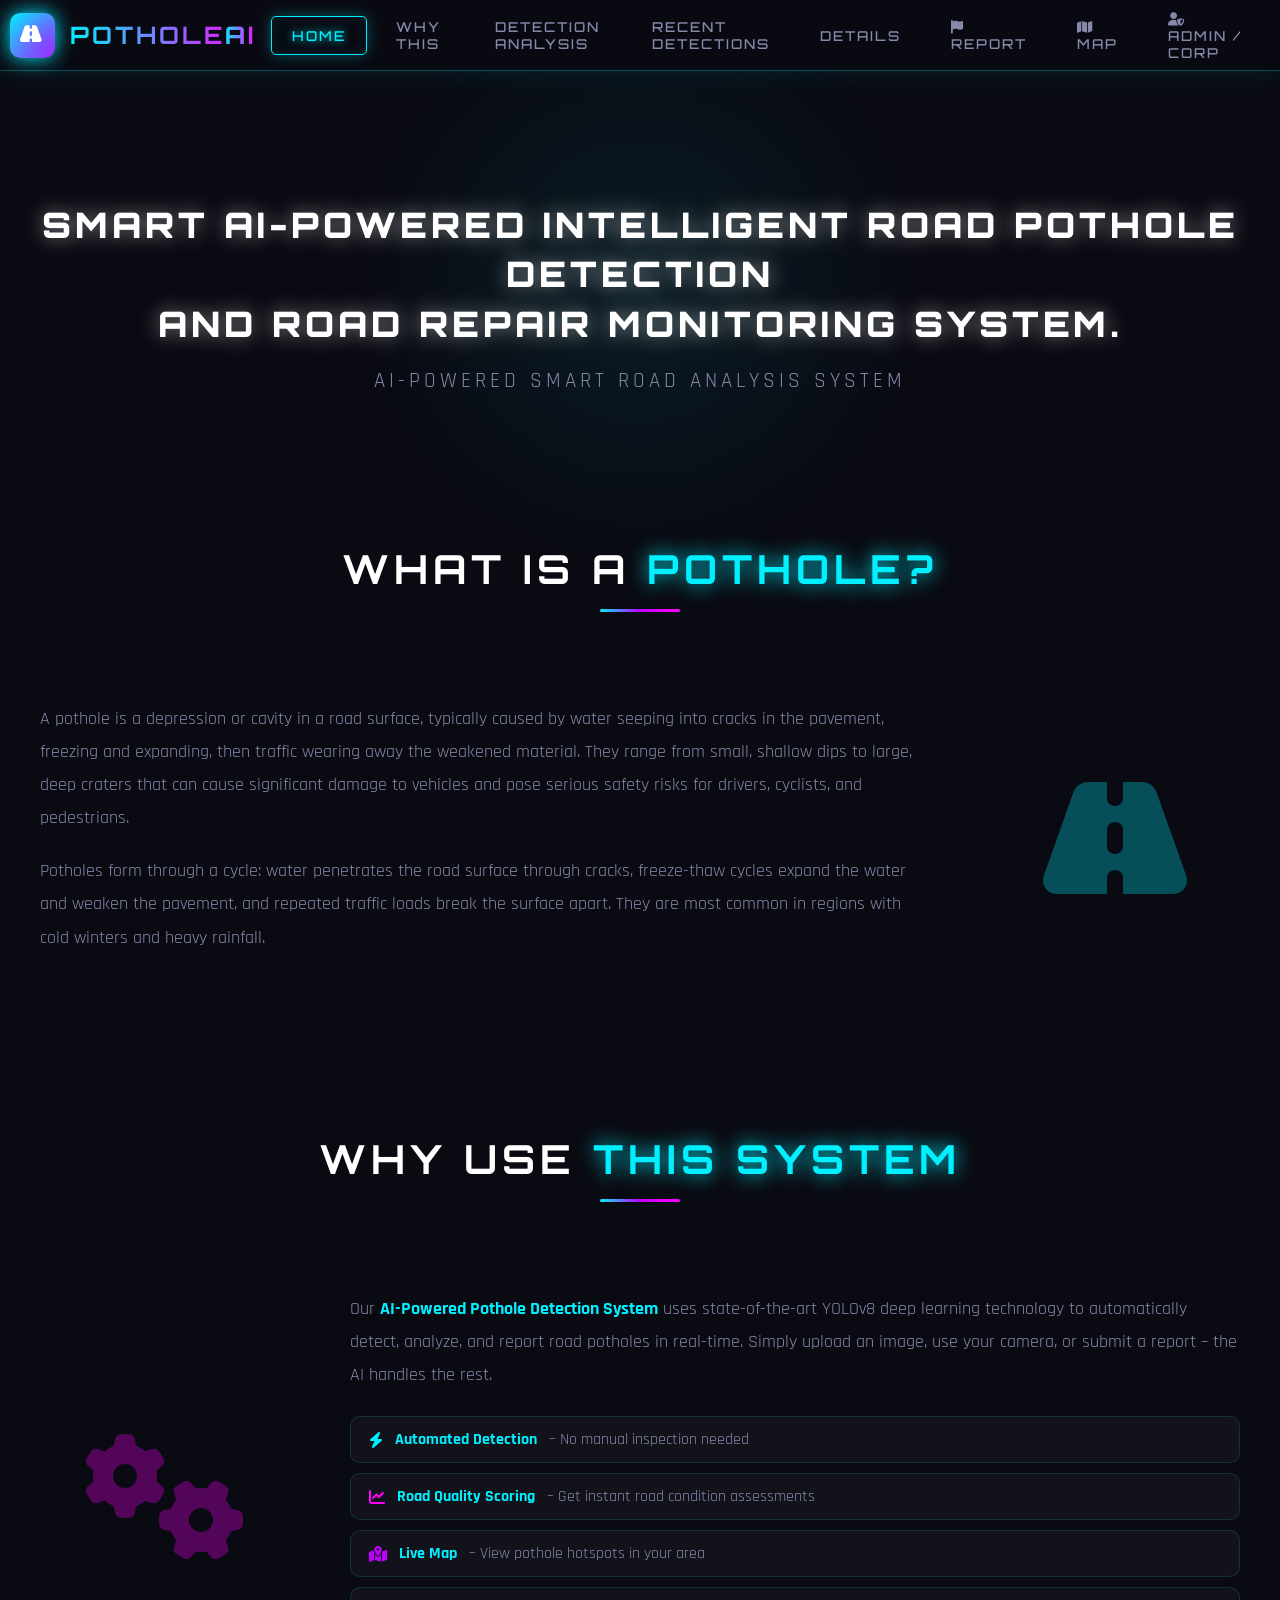
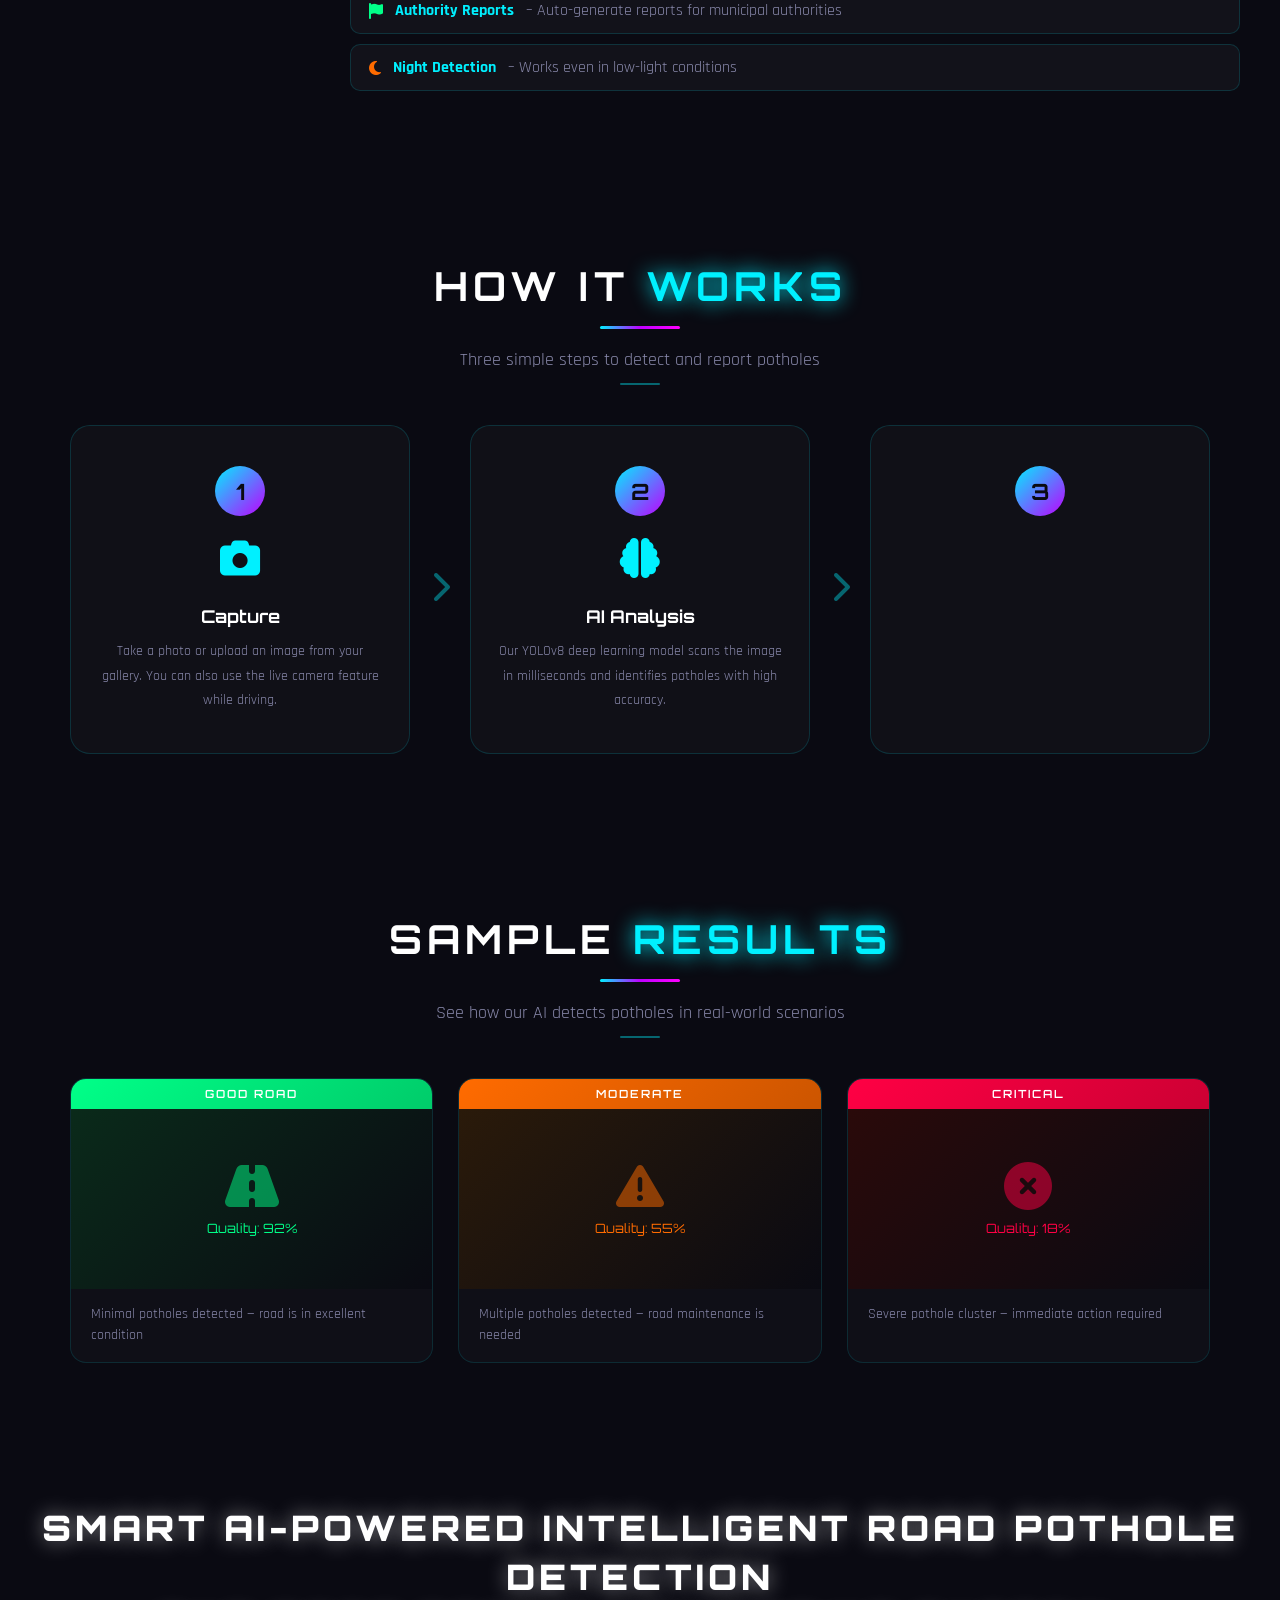
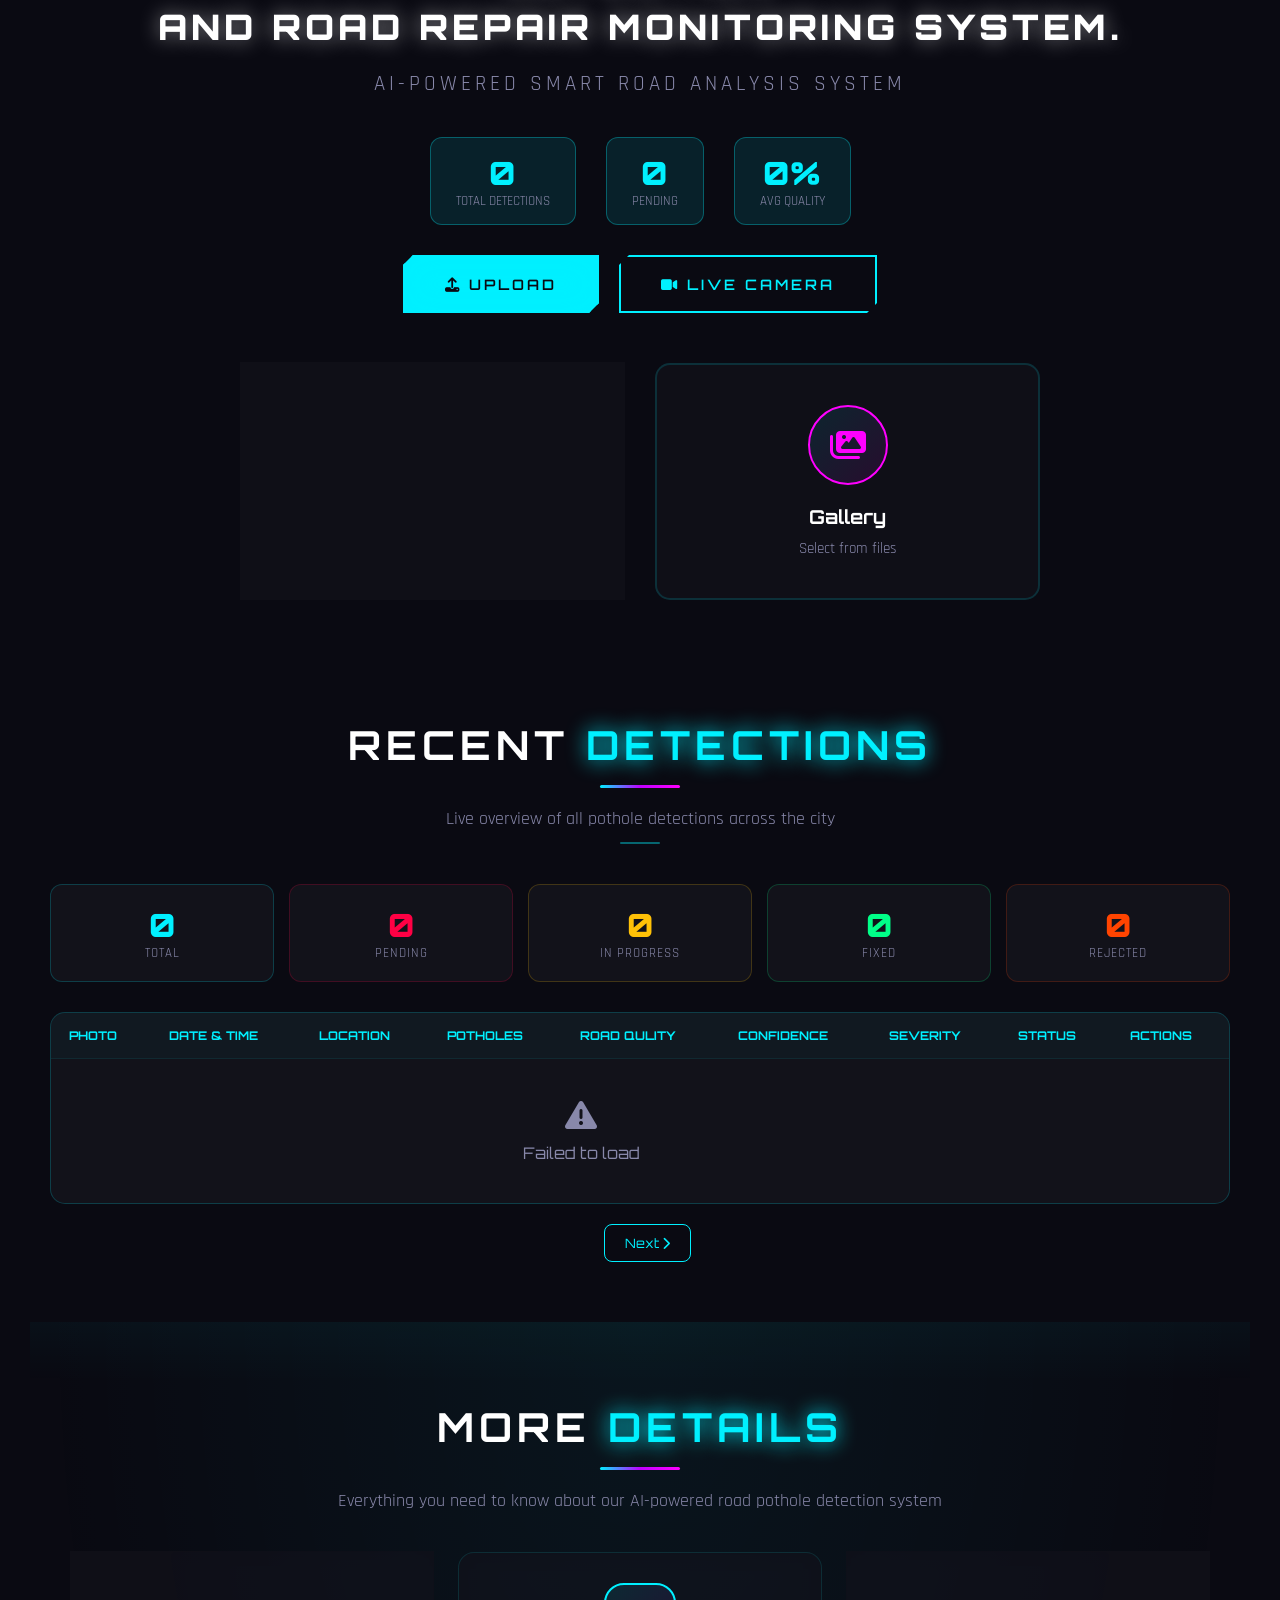
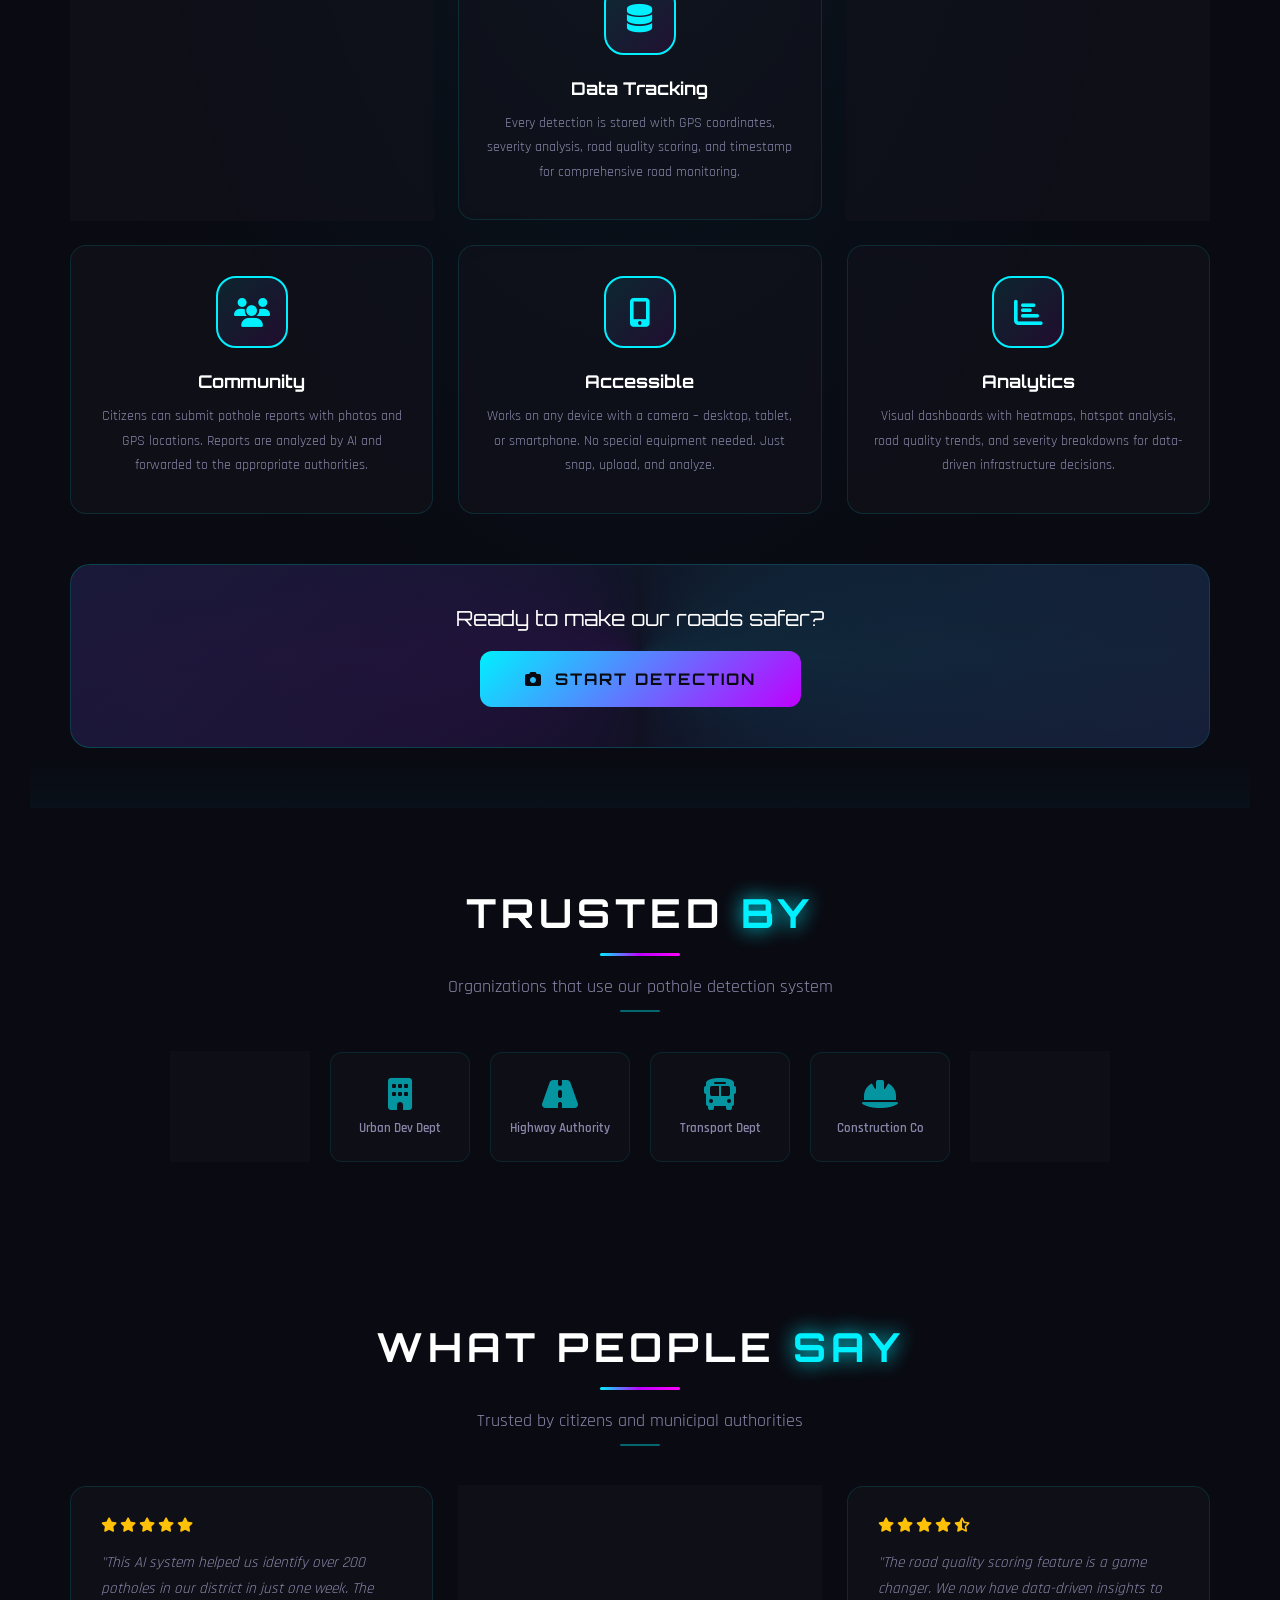
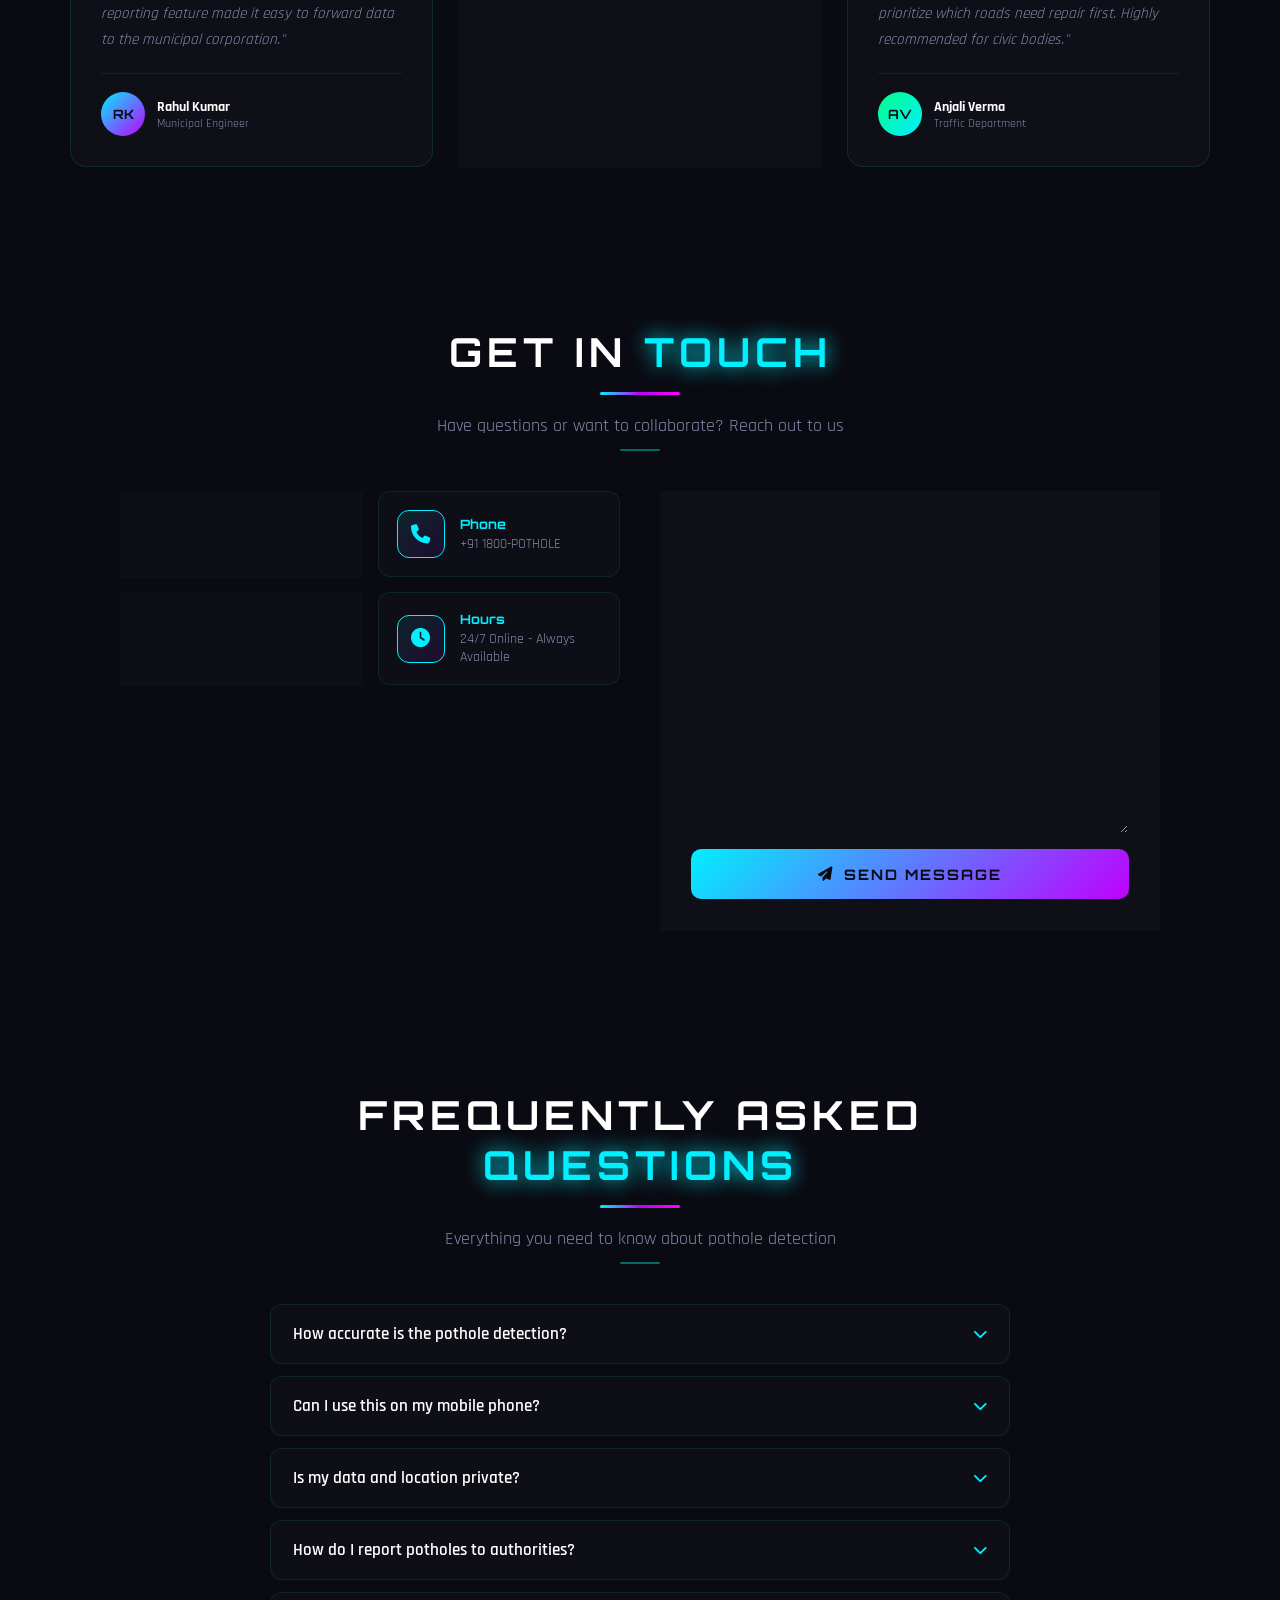
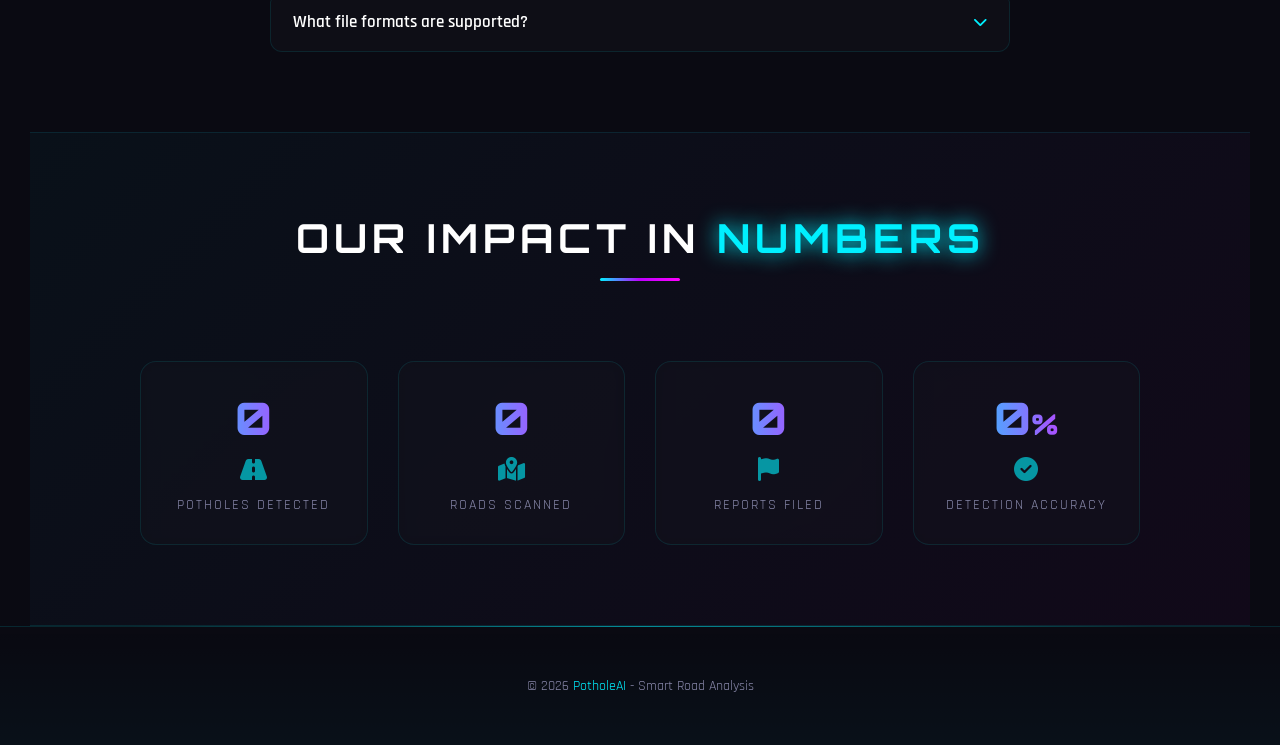
==== templates/index.html @ e2381117 "Add files via upload" ====
<!DOCTYPE html>
<html lang="en">
<head>
    <meta charset="UTF-8">
    <meta name="viewport" content="width=device-width, initial-scale=1.0">
    <title>PotholeAI - Smart Road Analysis</title>
    <link rel="stylesheet" href="/static/style.css">
    <link href="https://fonts.googleapis.com/css2?family=Orbitron:wght@400;500;600;700;800;900&family=Rajdhani:wght@300;400;500;600;700&display=swap" rel="stylesheet">
    <link rel="stylesheet" href="https://cdnjs.cloudflare.com/ajax/libs/font-awesome/6.4.0/css/all.min.css">
    <link rel="stylesheet" href="https://unpkg.com/leaflet@1.9.4/dist/leaflet.css" />
    <script src="https://unpkg.com/leaflet@1.9.4/dist/leaflet.js"></script>
    <style>
        .hero-stats { display: flex; justify-content: center; gap: 30px; margin-bottom: 30px; flex-wrap: wrap; }
        .hero-stat { text-align: center; padding: 15px 25px; background: rgba(0, 240, 255, 0.1); border: 1px solid rgba(0, 240, 255, 0.3); border-radius: 12px; }
        .hero-stat .value { font-family: 'Orbitron', sans-serif; font-size: 2rem; font-weight: 900; color: var(--neon-cyan); }
        .hero-stat .label { font-size: 0.8rem; color: var(--text-secondary); text-transform: uppercase; }
        
        .quality-gauge { width: 200px; height: 200px; margin: 0 auto 30px; position: relative; }
        .quality-ring { width: 100%; height: 100%; border-radius: 50%; background: conic-gradient(var(--neon-cyan) 0deg, rgba(0, 240, 255, 0.1) 0deg); transition: all 1s ease; }
        .quality-center { position: absolute; top: 50%; left: 50%; transform: translate(-50%, -50%); text-align: center; }
        .quality-center .score { font-family: 'Orbitron', sans-serif; font-size: 3rem; font-weight: 900; color: var(--neon-cyan); }
        .quality-center .grade { font-family: 'Orbitron', sans-serif; font-size: 1.2rem; color: var(--text-secondary); }
        
        .result-stats-grid { display: grid; grid-template-columns: repeat(auto-fit, minmax(120px, 1fr)); gap: 15px; margin: 20px 0; }
        .result-stat { background: var(--bg-card); border: 1px solid rgba(0, 240, 255, 0.2); border-radius: 10px; padding: 15px; text-align: center; }
        .result-stat .icon { font-size: 1.5rem; margin-bottom: 8px; }
        .result-stat .value { font-family: 'Orbitron', sans-serif; font-size: 1.5rem; font-weight: 700; color: var(--neon-cyan); }
        .result-stat .label { font-size: 0.75rem; color: var(--text-secondary); text-transform: uppercase; }
        
        .confidence-meter { margin-top: 15px; }
        .confidence-header { display: flex; justify-content: space-between; margin-bottom: 8px; font-size: 0.85rem; }
        .confidence-bar { height: 8px; background: rgba(0, 0, 0, 0.5); border-radius: 4px; overflow: hidden; }
        .confidence-fill { height: 100%; border-radius: 4px; transition: width 0.5s; }
        
        .report-form-card { max-width: 700px; margin: 0 auto; }
        .form-grid { display: grid; grid-template-columns: repeat(auto-fit, minmax(250px, 1fr)); gap: 15px; }
        .form-group { margin-bottom: 15px; }
        .form-group label { display: flex; align-items: center; gap: 8px; font-family: 'Orbitron', sans-serif; font-size: 0.8rem; color: var(--neon-cyan); margin-bottom: 8px; }
        .form-group input, .form-group textarea, .form-group select { width: 100%; padding: 12px; background: rgba(0, 0, 0, 0.3); border: 1px solid rgba(0, 240, 255, 0.3); border-radius: 8px; color: var(--text-primary); font-family: 'Rajdhani', sans-serif; }
        .form-group input:focus, .form-group textarea:focus { outline: none; border-color: var(--neon-purple); box-shadow: 0 0 15px rgba(191, 0, 255, 0.2); }
        
        .btn-submit { width: 100%; padding: 18px; background: linear-gradient(135deg, var(--neon-purple), var(--neon-pink)); border: none; border-radius: 10px; color: white; font-family: 'Orbitron', sans-serif; font-size: 1rem; cursor: pointer; transition: all 0.3s; display: flex; align-items: center; justify-content: center; gap: 10px; }
        .btn-submit:hover { transform: translateY(-2px); box-shadow: 0 10px 30px rgba(191, 0, 255, 0.4); }
        .btn-submit:disabled { opacity: 0.6; cursor: not-allowed; }
        
        .map-section { padding: 60px 0; }
        .map-container { height: 500px; border-radius: 15px; overflow: hidden; border: 2px solid var(--neon-cyan); margin-top: 30px; }
        .map-legend { position: absolute; bottom: 30px; right: 30px; background: rgba(10, 10, 18, 0.95); border: 1px solid rgba(0, 240, 255, 0.3); border-radius: 10px; padding: 15px; z-index: 1000; }
        .legend-title { font-family: 'Orbitron', sans-serif; font-size: 0.8rem; color: var(--neon-cyan); margin-bottom: 10px; }
        .legend-item { display: flex; align-items: center; gap: 8px; margin-bottom: 6px; font-size: 0.8rem; color: var(--text-secondary); }
        
        
        .toast-notification { position: fixed; top: 90px; right: 30px; background: var(--bg-card); border: 2px solid var(--neon-green); border-radius: 14px; padding: 18px 22px; display: flex; align-items: center; gap: 14px; z-index: 9999; box-shadow: 0 10px 40px rgba(0, 255, 136, 0.3); transform: translateX(120%); transition: transform 0.4s cubic-bezier(0.68, -0.55, 0.27, 1.55); max-width: 420px; }
        .toast-notification.show { transform: translateX(0); }
        .toast-icon i { font-size: 1.8rem; color: var(--neon-green); }
        .toast-msg { font-family: 'Rajdhani', sans-serif; font-size: 1.05rem; color: var(--text-primary); font-weight: 600; flex: 1; }
        .toast-close { background: none; border: none; color: var(--text-secondary); cursor: pointer; font-size: 1rem; padding: 4px; transition: color 0.3s; }
        .toast-close:hover { color: var(--neon-red); }
        @media (max-width: 768px) { .hero-title { font-size: 1.5rem; line-height: 1.4; } .map-legend { display: none; } .toast-notification { right: 15px; left: 15px; max-width: none; } }
        html { scroll-behavior: smooth; }
    </style>
</head>
<body>
    <header>
        <div class="container">
            <div class="logo"><div class="logo-icon"><i class="fas fa-road"></i></div><span>Pothole<span>AI</span></span></div>
            <nav>
                <a href="#heroSection" class="active">Home</a>
                <a href="#useSection">Why This</a>
                <a href="#heroSection">Detection Analysis</a>
                <a href="#detectionsSection">Recent Detections</a>
                <a href="#detailsSection">Details</a>
                <a href="#" id="navReport"><i class="fas fa-flag"></i> Report</a>
                <a href="#" id="navMap"><i class="fas fa-map"></i> Map</a>
                <a href="/login"><i class="fas fa-user-shield"></i> Admin / Corp</a>
            </nav>
            <div class="mobile-menu" onclick="toggleMobileMenu()"><i class="fas fa-bars"></i></div>
        </div>
    </header>

    <div class="mobile-nav-overlay" id="mobileNavOverlay" onclick="closeMobileMenu()"></div>
    <div class="mobile-nav-panel" id="mobileNavPanel">
        <button class="mobile-nav-close" onclick="closeMobileMenu()"><i class="fas fa-times"></i></button>
        <a href="#heroSection" onclick="closeMobileMenu()"><i class="fas fa-home"></i> Home</a>
        <a href="#useSection" onclick="closeMobileMenu()"><i class="fas fa-question-circle"></i> Why This</a>
        <a href="#heroSection" onclick="closeMobileMenu()"><i class="fas fa-search"></i> Detection Analysis</a>
        <a href="#detectionsSection" onclick="closeMobileMenu()"><i class="fas fa-list"></i> Recent Detections</a>
        <a href="#detailsSection" onclick="closeMobileMenu()"><i class="fas fa-info-circle"></i> Details</a>
        <a href="#" id="navReportMobile" onclick="closeMobileMenu()"><i class="fas fa-flag"></i> Report</a>
        <a href="#" id="navMapMobile" onclick="closeMobileMenu()"><i class="fas fa-map"></i> Map</a>
        <a href="/login" onclick="closeMobileMenu()"><i class="fas fa-user-shield"></i> Admin / Corp</a>
    </div>

    <main class="main-content">
        <section class="hero-brand">
            <h1 class="hero-title">Smart AI-Powered Intelligent Road Pothole Detection<br>And Road Repair Monitoring System.</h1>
            <p class="hero-subtitle">AI-Powered Smart Road Analysis System</p>
        </section>

        <section class="info-section" id="whatSection">
            <h2 class="section-title">What is a <span>Pothole?</span></h2>
            <div class="info-content">
                <div class="info-text">
                    <p>A pothole is a depression or cavity in a road surface, typically caused by water seeping into cracks in the pavement, freezing and expanding, then traffic wearing away the weakened material. They range from small, shallow dips to large, deep craters that can cause significant damage to vehicles and pose serious safety risks for drivers, cyclists, and pedestrians.</p>
                    <p>Potholes form through a cycle: water penetrates the road surface through cracks, freeze-thaw cycles expand the water and weaken the pavement, and repeated traffic loads break the surface apart. They are most common in regions with cold winters and heavy rainfall.</p>
                </div>
                <div class="info-image">
                    <i class="fas fa-road" style="font-size: 8rem; color: var(--neon-cyan); opacity: 0.3;"></i>
                </div>
            </div>
        </section>

        <section class="info-section" id="useSection">
            <h2 class="section-title">Why Use <span>This System</span></h2>
            <div class="info-content reverse">
                <div class="info-text">
                    <p>Our <strong>AI-Powered Pothole Detection System</strong> uses state-of-the-art YOLOv8 deep learning technology to automatically detect, analyze, and report road potholes in real-time. Simply upload an image, use your camera, or submit a report – the AI handles the rest.</p>
                    <ul class="info-list">
                        <li><i class="fas fa-bolt" style="color: var(--neon-cyan);"></i> <strong>Automated Detection</strong> – No manual inspection needed</li>
                        <li><i class="fas fa-chart-line" style="color: var(--neon-pink);"></i> <strong>Road Quality Scoring</strong> – Get instant road condition assessments</li>
                        <li><i class="fas fa-map-marked-alt" style="color: var(--neon-purple);"></i> <strong>Live Map</strong> – View pothole hotspots in your area</li>
                        <li><i class="fas fa-flag" style="color: var(--neon-green);"></i> <strong>Authority Reports</strong> – Auto-generate reports for municipal authorities</li>
                        <li><i class="fas fa-moon" style="color: var(--neon-orange);"></i> <strong>Night Detection</strong> – Works even in low-light conditions</li>
                    </ul>
                </div>
                <div class="info-image">
                    <i class="fas fa-cogs" style="font-size: 8rem; color: var(--neon-pink); opacity: 0.3;"></i>
                </div>
            </div>
        </section>

        <section class="how-section" id="howSection">
            <h2 class="section-title">How It <span>Works</span></h2>
            <p class="section-desc">Three simple steps to detect and report potholes</p>
            <div class="how-grid">
                <div class="how-step">
                    <div class="how-number">1</div>
                    <div class="how-icon"><i class="fas fa-camera"></i></div>
                    <h4>Capture</h4>
                    <p>Take a photo or upload an image from your gallery. You can also use the live camera feature while driving.</p>
                </div>
                <div class="how-arrow"><i class="fas fa-chevron-right"></i></div>
                <div class="how-step">
                    <div class="how-number">2</div>
                    <div class="how-icon"><i class="fas fa-brain"></i></div>
                    <h4>AI Analysis</h4>
                    <p>Our YOLOv8 deep learning model scans the image in milliseconds and identifies potholes with high accuracy.</p>
                </div>
                <div class="how-arrow"><i class="fas fa-chevron-right"></i></div>
                <div class="how-step">
                    <div class="how-number">3</div>
                    <div class="how-icon"><i class="fas fa-flag"></i></div>
                    <h4>Submit Report to Authorities</h4>
                    <p>Automatically send detection results with GPS location and severity data directly to municipal authorities for action.</p>
                </div>
            </div>
        </section>

        <section class="samples-section" id="samplesSection">
            <h2 class="section-title">Sample <span>Results</span></h2>
            <p class="section-desc">See how our AI detects potholes in real-world scenarios</p>
            <div class="samples-grid">
                <div class="sample-card">
                    <div class="sample-badge" style="background: linear-gradient(135deg, var(--neon-green), #00cc6a);">Good Road</div>
                    <div class="sample-placeholder" style="background: linear-gradient(135deg, #0a2a1a, #0a0a12); padding: 0;">
                        <img src="/static/sample-good.jpg" alt="Good Road" style="width:100%;height:100%;object-fit:cover;" onerror="this.style.display='none';this.nextElementSibling.style.display='flex'">
                        <div style="display:none;flex-direction:column;align-items:center;justify-content:center;height:180px;"><i class="fas fa-road" style="font-size:3rem;color:var(--neon-green);opacity:0.5;"></i><span style="font-family:'Orbitron',sans-serif;font-size:0.8rem;color:var(--neon-green);margin-top:10px;">Quality: 92%</span></div>
                    </div>
                    <p>Minimal potholes detected — road is in excellent condition</p>
                </div>
                <div class="sample-card">
                    <div class="sample-badge" style="background: linear-gradient(135deg, var(--neon-orange), #cc5500);">Moderate</div>
                    <div class="sample-placeholder" style="background: linear-gradient(135deg, #2a1a0a, #0a0a12); padding: 0;">
                        <img src="/static/sample-moderate.jpg" alt="Moderate" style="width:100%;height:100%;object-fit:cover;" onerror="this.style.display='none';this.nextElementSibling.style.display='flex'">
                        <div style="display:none;flex-direction:column;align-items:center;justify-content:center;height:180px;"><i class="fas fa-exclamation-triangle" style="font-size:3rem;color:var(--neon-orange);opacity:0.5;"></i><span style="font-family:'Orbitron',sans-serif;font-size:0.8rem;color:var(--neon-orange);margin-top:10px;">Quality: 55%</span></div>
                    </div>
                    <p>Multiple potholes detected — road maintenance is needed</p>
                </div>
                <div class="sample-card">
                    <div class="sample-badge" style="background: linear-gradient(135deg, var(--neon-red), #cc0033);">Critical</div>
                    <div class="sample-placeholder" style="background: linear-gradient(135deg, #2a0a0a, #0a0a12); padding: 0;">
                        <img src="/static/sample-critical.jpg" alt="Critical" style="width:100%;height:100%;object-fit:cover;" onerror="this.style.display='none';this.nextElementSibling.style.display='flex'">
                        <div style="display:none;flex-direction:column;align-items:center;justify-content:center;height:180px;"><i class="fas fa-times-circle" style="font-size:3rem;color:var(--neon-red);opacity:0.5;"></i><span style="font-family:'Orbitron',sans-serif;font-size:0.8rem;color:var(--neon-red);margin-top:10px;">Quality: 18%</span></div>
                    </div>
                    <p>Severe pothole cluster — immediate action required</p>
                </div>
            </div>
        </section>

        <section class="hero-section" id="heroSection">
            <h1 class="hero-title">Smart AI-Powered Intelligent Road Pothole Detection<br>And Road Repair Monitoring System.</h1>
            <p class="hero-subtitle">AI-Powered Smart Road Analysis System</p>

            <div class="hero-stats" id="heroStats">
                <div class="hero-stat"><div class="value" id="liveTotal">0</div><div class="label">Total Detections</div></div>
                <div class="hero-stat"><div class="value" id="livePending">0</div><div class="label">Pending</div></div>
                <div class="hero-stat"><div class="value" id="liveQuality">0%</div><div class="label">Avg Quality</div></div>
            </div>

            <div class="tabs-container">
                <button class="tab-btn active" data-tab="upload"><i class="fas fa-upload"></i> Upload</button>
                <button class="tab-btn" data-tab="live"><i class="fas fa-video"></i> Live Camera</button>
            </div>

            <div class="tab-content active" id="upload-tab">
                <div class="upload-options-grid" id="uploadOptions">
                    <div class="option-card" id="cameraCardBtn"><div class="icon"><i class="fas fa-camera"></i></div><h4>Open Camera</h4><p>Capture real-time images</p></div>
                    <div class="option-card" id="galleryCardBtn"><div class="icon" style="border-color: var(--neon-pink);"><i class="fas fa-images" style="color: var(--neon-pink);"></i></div><h4>Gallery</h4><p>Select from files</p></div>
                </div>
                
                <div class="preview-section" id="previewSection" style="display: none; max-width: 900px; margin: 30px auto;">
                    <div class="preview-card">
                        <div class="preview-header"><div class="file-info"><i class="fas fa-file-medical"></i><span id="fileName">filename.jpg</span></div><button class="btn-close" id="removeFile"><i class="fas fa-times"></i></button></div>
                        <div class="preview-body"><img id="previewImage" src="" alt="Preview" style="display: block;"><video id="previewVideo" src="" controls style="display: none; width: 100%;"></video></div>
                        <div class="preview-footer"><button class="btn-analyze" id="detectBtn"><i class="fas fa-search"></i> Analyze Now</button></div>
                    </div>
                </div>
                
                <input type="file" id="fileInputCamera" accept="image/*" capture="environment" class="input-hidden">
                <input type="file" id="fileInputGallery" accept="image/*,video/*" class="input-hidden">
            </div>

            <div class="tab-content" id="live-tab">
                <div class="live-camera-section">
                    <div class="camera-card" id="cameraCard">
                        <div class="camera-preview">
                            <video id="videoElement" autoplay playsinline muted></video>
                            <canvas id="canvasElement" style="display: none;"></canvas>
                            <div class="camera-overlay"><div class="scan-line"></div></div>
                        </div>
                        <div class="camera-controls">
                            <button class="btn-camera" id="startCamera"><i class="fas fa-play"></i> Start Camera</button>
                            <button class="btn-camera active" id="stopCamera" style="display: none;"><i class="fas fa-stop"></i> Stop Camera</button>
                            <button class="btn-camera capture" id="captureBtn" style="display: none;"><i class="fas fa-crosshairs"></i> Capture & Detect</button>
                        </div>
                    </div>
                </div>
            </div>

            <div class="loading-section" id="loadingSection" style="display: none;">
                <div class="scanner-container">
                    <div class="scanner-ring"></div><div class="scanner-ring"></div><div class="scanner-ring"></div>
                    <div class="scanner-core"><i class="fas fa-crosshairs"></i></div>
                </div>
                <h2 class="loading-text">Scanning</h2>
                <p class="loading-status">AI is analyzing your media for potholes...</p>
                <div class="progress-container"><div class="progress-bar"></div></div>
            </div>

            <div class="result-section" id="resultSection" style="display: none;">
                <div style="display: flex; align-items: center; gap: 15px; margin-bottom: 15px; flex-wrap: wrap;">
                    <button class="btn-new" id="newAnalysis" style="border-color: var(--neon-pink); color: var(--neon-pink);"><i class="fas fa-redo"></i> New Analysis</button>
                    <button class="btn-download" id="downloadBtn" style="border-color: var(--neon-green); color: var(--neon-green);"><i class="fas fa-download"></i> Download</button>
                    <button class="btn-report-result" id="reportResultBtn" style="border-color: var(--neon-purple); color: var(--neon-purple);"><i class="fas fa-flag"></i> Submit Report</button>
                </div>
                <div class="result-image-container" style="border: 1px solid var(--neon-cyan); border-radius: 12px; overflow: hidden;">
                    <img id="resultImage" src="" alt="Result" style="width: 100%; display: block;">
                    <video id="resultVideo" src="" controls style="display: none; width: 100%;"></video>
                    <div class="result-overlay" id="resultOverlay">
                        <div class="night-badge" id="nightBadge" style="display: none;"><i class="fas fa-moon"></i> Night</div>
                        <div class="duplicate-badge" id="duplicateBadge" style="display: none;"><i class="fas fa-copy"></i> Duplicate</div>
                        <div class="pothole-count" id="overlayCount">0</div>
                        <div class="pothole-label">Potholes</div>
                        <div class="confidence-tag" id="overlayConf">0%</div>
                        <div class="severity-tag" id="severityTag"></div>
                    </div>
                </div>
                <div class="result-stats-grid" id="resultStatsGrid" style="display: none;">
                    <div class="result-stat"><div class="icon" style="color: var(--neon-cyan);"><i class="fas fa-bullseye"></i></div><div class="value" id="statConfidence">0%</div><div class="label">AI Confidence</div></div>
                    <div class="result-stat"><div class="icon" style="color: var(--neon-pink);"><i class="fas fa-tachometer-alt"></i></div><div class="value" id="statQuality">0%</div><div class="label">Road Quality</div></div>
                    <div class="result-stat"><div class="icon" style="color: var(--neon-purple);"><i class="fas fa-chart-pie"></i></div><div class="value" id="statSeverity">-</div><div class="label">Severity</div></div>
                </div>
            </div>
        </section>

        <section class="detections-section" id="detectionsSection" style="padding: 60px 20px; max-width: 1400px; margin: 0 auto;">
            <h2 class="section-title">Recent <span>Detections</span></h2>
            <p class="section-desc">Live overview of all pothole detections across the city</p>
            <div class="home-stats-grid" id="homeStatsGrid" style="display: grid; grid-template-columns: repeat(auto-fit, minmax(150px, 1fr)); gap: 15px; margin-bottom: 30px;">
                <div class="home-stat-card" style="background: var(--bg-card); border: 1px solid rgba(0,240,255,0.2); border-radius: 12px; padding: 20px; text-align: center;">
                    <div style="font-family:'Orbitron',sans-serif;font-size:2rem;font-weight:900;color:var(--neon-cyan);" id="homeTotal">0</div>
                    <div style="font-size:0.8rem;color:var(--text-secondary);text-transform:uppercase;letter-spacing:1px;">Total</div>
                </div>
                <div class="home-stat-card" style="background: var(--bg-card); border: 1px solid rgba(255,0,68,0.2); border-radius: 12px; padding: 20px; text-align: center;">
                    <div style="font-family:'Orbitron',sans-serif;font-size:2rem;font-weight:900;color:#ff0044;" id="homePending">0</div>
                    <div style="font-size:0.8rem;color:var(--text-secondary);text-transform:uppercase;letter-spacing:1px;">Pending</div>
                </div>
                <div class="home-stat-card" style="background: var(--bg-card); border: 1px solid rgba(255,193,7,0.2); border-radius: 12px; padding: 20px; text-align: center;">
                    <div style="font-family:'Orbitron',sans-serif;font-size:2rem;font-weight:900;color:#ffc107;" id="homeProgress">0</div>
                    <div style="font-size:0.8rem;color:var(--text-secondary);text-transform:uppercase;letter-spacing:1px;">In Progress</div>
                </div>
                <div class="home-stat-card" style="background: var(--bg-card); border: 1px solid rgba(0,255,136,0.2); border-radius: 12px; padding: 20px; text-align: center;">
                    <div style="font-family:'Orbitron',sans-serif;font-size:2rem;font-weight:900;color:#00ff88;" id="homeFixed">0</div>
                    <div style="font-size:0.8rem;color:var(--text-secondary);text-transform:uppercase;letter-spacing:1px;">Fixed</div>
                </div>
                <div class="home-stat-card" style="background: var(--bg-card); border: 1px solid rgba(255,68,0,0.2); border-radius: 12px; padding: 20px; text-align: center;">
                    <div style="font-family:'Orbitron',sans-serif;font-size:2rem;font-weight:900;color:#ff4400;" id="homeRejected">0</div>
                    <div style="font-size:0.8rem;color:var(--text-secondary);text-transform:uppercase;letter-spacing:1px;">Rejected</div>
                </div>
            </div>
            <div class="home-table-container" style="background:var(--bg-card);border:1px solid rgba(0,240,255,0.2);border-radius:15px;overflow-x:auto;">
                <table style="width:100%;border-collapse:collapse;min-width:900px;">
                    <thead>
                        <tr>
                            <th style="padding:15px 18px;text-align:left;background:rgba(0,240,255,0.03);color:var(--neon-cyan);font-family:'Orbitron',sans-serif;font-size:0.75rem;text-transform:uppercase;border-bottom:1px solid rgba(0,240,255,0.1);white-space:nowrap;">Photo</th>
                            <th style="padding:15px 18px;text-align:left;background:rgba(0,240,255,0.03);color:var(--neon-cyan);font-family:'Orbitron',sans-serif;font-size:0.75rem;text-transform:uppercase;border-bottom:1px solid rgba(0,240,255,0.1);white-space:nowrap;">Date & Time</th>
                            <th style="padding:15px 18px;text-align:left;background:rgba(0,240,255,0.03);color:var(--neon-cyan);font-family:'Orbitron',sans-serif;font-size:0.75rem;text-transform:uppercase;border-bottom:1px solid rgba(0,240,255,0.1);white-space:nowrap;">Location</th>
                            <th style="padding:15px 18px;text-align:left;background:rgba(0,240,255,0.03);color:var(--neon-cyan);font-family:'Orbitron',sans-serif;font-size:0.75rem;text-transform:uppercase;border-bottom:1px solid rgba(0,240,255,0.1);white-space:nowrap;">Potholes</th>
                            <th style="padding:15px 18px;text-align:left;background:rgba(0,240,255,0.03);color:var(--neon-cyan);font-family:'Orbitron',sans-serif;font-size:0.75rem;text-transform:uppercase;border-bottom:1px solid rgba(0,240,255,0.1);white-space:nowrap;">Road Qulity</th>
                            <th style="padding:15px 18px;text-align:left;background:rgba(0,240,255,0.03);color:var(--neon-cyan);font-family:'Orbitron',sans-serif;font-size:0.75rem;text-transform:uppercase;border-bottom:1px solid rgba(0,240,255,0.1);white-space:nowrap;">Confidence</th>
                            <th style="padding:15px 18px;text-align:left;background:rgba(0,240,255,0.03);color:var(--neon-cyan);font-family:'Orbitron',sans-serif;font-size:0.75rem;text-transform:uppercase;border-bottom:1px solid rgba(0,240,255,0.1);white-space:nowrap;">Severity</th>
                            <th style="padding:15px 18px;text-align:left;background:rgba(0,240,255,0.03);color:var(--neon-cyan);font-family:'Orbitron',sans-serif;font-size:0.75rem;text-transform:uppercase;border-bottom:1px solid rgba(0,240,255,0.1);white-space:nowrap;">Status</th>
                            <th style="padding:15px 18px;text-align:left;background:rgba(0,240,255,0.03);color:var(--neon-cyan);font-family:'Orbitron',sans-serif;font-size:0.75rem;text-transform:uppercase;border-bottom:1px solid rgba(0,240,255,0.1);white-space:nowrap;">Actions</th>
                        </tr>
                    </thead>
                    <tbody id="homeDetectionsBody"><tr><td colspan="8" style="text-align:center;padding:40px;color:var(--text-secondary);"><i class="fas fa-spinner fa-spin" style="font-size:2rem;"></i><p style="margin-top:10px;font-family:'Orbitron',sans-serif;">Loading...</p></td></tr></tbody>
                </table>
            </div>
            <div id="homePagination" style="display:flex;justify-content:center;align-items:center;gap:15px;margin-top:20px;">
                <button id="prevPageBtn" style="padding:10px 20px;background:transparent;border:1px solid var(--neon-cyan);color:var(--neon-cyan);border-radius:8px;font-family:'Orbitron',sans-serif;font-size:0.8rem;cursor:pointer;display:none;" onclick="changePage(-1)"><i class="fas fa-chevron-left"></i> Previous</button>
                <span id="pageInfo" style="color:var(--text-secondary);font-family:'Rajdhani',sans-serif;font-size:1rem;"></span>
                <button id="nextPageBtn" style="padding:10px 20px;background:transparent;border:1px solid var(--neon-cyan);color:var(--neon-cyan);border-radius:8px;font-family:'Orbitron',sans-serif;font-size:0.8rem;cursor:pointer;" onclick="changePage(1)">Next <i class="fas fa-chevron-right"></i></button>
            </div>
        </section>

        <section class="details-section" id="detailsSection">
            <div class="details-wave-top"></div>
            <div class="details-inner">
                <h2 class="section-title">More <span>Details</span></h2>
                <p class="details-desc">Everything you need to know about our AI-powered road pothole detection system</p>
                <div class="details-grid">
                    <div class="detail-card">
                        <div class="detail-icon"><i class="fas fa-microchip"></i></div>
                        <h4>Technology</h4>
                        <p>Built with YOLOv8 neural network, OpenCV, and Flask. The model is trained on thousands of road images for accurate pothole detection.</p>
                    </div>
                    <div class="detail-card">
                        <div class="detail-icon"><i class="fas fa-database"></i></div>
                        <h4>Data Tracking</h4>
                        <p>Every detection is stored with GPS coordinates, severity analysis, road quality scoring, and timestamp for comprehensive road monitoring.</p>
                    </div>
                    <div class="detail-card">
                        <div class="detail-icon"><i class="fas fa-file-pdf"></i></div>
                        <h4>Reporting</h4>
                        <p>Generate detailed PDF/CSV reports with analytics charts, severity distribution maps, and monthly trends for civic authorities.</p>
                    </div>
                    <div class="detail-card">
                        <div class="detail-icon"><i class="fas fa-users"></i></div>
                        <h4>Community</h4>
                        <p>Citizens can submit pothole reports with photos and GPS locations. Reports are analyzed by AI and forwarded to the appropriate authorities.</p>
                    </div>
                    <div class="detail-card">
                        <div class="detail-icon"><i class="fas fa-mobile-alt"></i></div>
                        <h4>Accessible</h4>
                        <p>Works on any device with a camera – desktop, tablet, or smartphone. No special equipment needed. Just snap, upload, and analyze.</p>
                    </div>
                    <div class="detail-card">
                        <div class="detail-icon"><i class="fas fa-chart-bar"></i></div>
                        <h4>Analytics</h4>
                        <p>Visual dashboards with heatmaps, hotspot analysis, road quality trends, and severity breakdowns for data-driven infrastructure decisions.</p>
                    </div>
                </div>
                <div class="details-cta">
                    <p>Ready to make our roads safer?</p>
                    <a href="#" id="detailsStartBtn" class="btn-details-start"><i class="fas fa-camera"></i> Start Detection</a>
                </div>
            </div>
            <div class="details-wave-bottom"></div>
        </section>

        <section class="partners-section">
            <h2 class="section-title">Trusted <span>By</span></h2>
            <p class="section-desc">Organizations that use our pothole detection system</p>
            <div class="partners-grid">
                <div class="partner-logo"><i class="fas fa-city"></i><span>Municipal Corp</span></div>
                <div class="partner-logo"><i class="fas fa-building"></i><span>Urban Dev Dept</span></div>
                <div class="partner-logo"><i class="fas fa-road"></i><span>Highway Authority</span></div>
                <div class="partner-logo"><i class="fas fa-bus"></i><span>Transport Dept</span></div>
                <div class="partner-logo"><i class="fas fa-hard-hat"></i><span>Construction Co</span></div>
                <div class="partner-logo"><i class="fas fa-university"></i><span>Research Labs</span></div>
            </div>
        </section>

        <section class="testimonials-section" id="testimonialsSection">
            <h2 class="section-title">What People <span>Say</span></h2>
            <p class="section-desc">Trusted by citizens and municipal authorities</p>
            <div class="testimonials-grid">
                <div class="testimonial-card">
                    <div class="testimonial-stars"><i class="fas fa-star"></i><i class="fas fa-star"></i><i class="fas fa-star"></i><i class="fas fa-star"></i><i class="fas fa-star"></i></div>
                    <p class="testimonial-text">"This AI system helped us identify over 200 potholes in our district in just one week. The reporting feature made it easy to forward data to the municipal corporation."</p>
                    <div class="testimonial-author"><div class="testimonial-avatar" style="background: linear-gradient(135deg, var(--neon-cyan), var(--neon-purple));">RK</div><div><strong>Rahul Kumar</strong><span>Municipal Engineer</span></div></div>
                </div>
                <div class="testimonial-card">
                    <div class="testimonial-stars"><i class="fas fa-star"></i><i class="fas fa-star"></i><i class="fas fa-star"></i><i class="fas fa-star"></i><i class="fas fa-star"></i></div>
                    <p class="testimonial-text">"I use the mobile app daily during my commute. Just mount your phone on the dashboard and it automatically detects potholes along your route. Incredible technology!"</p>
                    <div class="testimonial-author"><div class="testimonial-avatar" style="background: linear-gradient(135deg, var(--neon-pink), var(--neon-purple));">SP</div><div><strong>Priya Sharma</strong><span>Daily Commuter</span></div></div>
                </div>
                <div class="testimonial-card">
                    <div class="testimonial-stars"><i class="fas fa-star"></i><i class="fas fa-star"></i><i class="fas fa-star"></i><i class="fas fa-star"></i><i class="fas fa-star-half-alt"></i></div>
                    <p class="testimonial-text">"The road quality scoring feature is a game changer. We now have data-driven insights to prioritize which roads need repair first. Highly recommended for civic bodies."</p>
                    <div class="testimonial-author"><div class="testimonial-avatar" style="background: linear-gradient(135deg, var(--neon-green), var(--neon-cyan));">AV</div><div><strong>Anjali Verma</strong><span>Traffic Department</span></div></div>
                </div>
            </div>
        </section>

        <section class="contact-section">
            <h2 class="section-title">Get In <span>Touch</span></h2>
            <p class="section-desc">Have questions or want to collaborate? Reach out to us</p>
            <div class="contact-grid">
                <div class="contact-info">
                    <div class="contact-item"><div class="contact-icon"><i class="fas fa-envelope"></i></div><div><h4>Email</h4><p>support@potholeai.com</p></div></div>
                    <div class="contact-item"><div class="contact-icon"><i class="fas fa-phone"></i></div><div><h4>Phone</h4><p>+91 1800-POTHOLE</p></div></div>
                    <div class="contact-item"><div class="contact-icon"><i class="fas fa-map-marker-alt"></i></div><div><h4>Location</h4><p>Smart City Lab, Bangalore</p></div></div>
                    <div class="contact-item"><div class="contact-icon"><i class="fas fa-clock"></i></div><div><h4>Hours</h4><p>24/7 Online - Always Available</p></div></div>
                </div>
                <div class="contact-form-card">
                    <form class="contact-form">
                        <input type="text" placeholder="Your Name" required>
                        <input type="email" placeholder="Your Email" required>
                        <input type="text" placeholder="Subject">
                        <textarea placeholder="Your Message..." rows="4" required></textarea>
                        <button type="submit" class="btn-contact-submit"><i class="fas fa-paper-plane"></i> Send Message</button>
                    </form>
                </div>
            </div>
        </section>

        <section class="faq-section" id="faqSection">
            <h2 class="section-title">Frequently Asked <span>Questions</span></h2>
            <p class="section-desc">Everything you need to know about pothole detection</p>
            <div class="faq-list">
                <div class="faq-item">
                    <div class="faq-question"><span>How accurate is the pothole detection?</span><i class="fas fa-chevron-down"></i></div>
                    <div class="faq-answer">Our YOLOv8 model achieves over 95% accuracy in detecting potholes under normal daylight conditions. Night mode detection uses AI image enhancement to maintain accuracy in low-light environments.</div>
                </div>
                <div class="faq-item">
                    <div class="faq-question"><span>Can I use this on my mobile phone?</span><i class="fas fa-chevron-down"></i></div>
                    <div class="faq-answer">Yes! The system works on any device with a camera — desktop, tablet, or smartphone. Simply open the website, grant camera permissions, and start detecting potholes instantly.</div>
                </div>
                <div class="faq-item">
                    <div class="faq-question"><span>Is my data and location private?</span><i class="fas fa-chevron-down"></i></div>
                    <div class="faq-answer">Yes, your privacy is important. Location data is only used for mapping pothole hotspots. Uploaded images are processed and stored securely. You can use the system without providing location.</div>
                </div>
                <div class="faq-item">
                    <div class="faq-question"><span>How do I report potholes to authorities?</span><i class="fas fa-chevron-down"></i></div>
                    <div class="faq-answer">After detection, click "Submit Report" to file a citizen report. The system automatically generates a detailed report with images, GPS coordinates, severity analysis, and forwards it to the appropriate municipal authority.</div>
                </div>
                <div class="faq-item">
                    <div class="faq-question"><span>What file formats are supported?</span><i class="fas fa-chevron-down"></i></div>
                    <div class="faq-answer">We support JPG, PNG images and MP4, AVI, MOV video files. For best results, use clear images with good lighting. The system also supports direct camera capture for real-time detection.</div>
                </div>
            </div>
        </section>

        <section class="report-section" id="reportSection" style="display: none;">
            <h1 class="hero-title">Submit Report</h1>
            <p class="hero-subtitle">Report a Pothole to Municipal Authority</p>
            <div class="report-form-container">
                <div class="report-form-card">
                    <div class="form-header"><i class="fas fa-flag"></i><h3>Citizen Pothole Report</h3></div>
                    <form id="userReportForm" class="form-grid">
                        <div class="form-group"><label><i class="fas fa-user"></i> Your Name</label><input type="text" id="reportName" placeholder="Enter your name" required></div>
                        <div class="form-group"><label><i class="fas fa-map-marker-alt"></i> Location</label><input type="text" id="reportAddress" placeholder="Enter address"><button type="button" class="btn-location" id="getLocationBtn" style="margin-top:5px;padding:8px 15px;background:rgba(0,240,255,0.1);border:1px solid var(--neon-cyan);border-radius:6px;color:var(--neon-cyan);cursor:pointer;"><i class="fas fa-crosshairs"></i> Get GPS</button><div class="location-coords" id="locationCoords"></div></div>
                        <div class="form-group"><label><i class="fas fa-image"></i> Photo</label><div style="display:flex;gap:10px;"><button type="button" class="media-btn" id="reportCameraBtn" style="flex:1;padding:15px;background:rgba(0,0,0,0.3);border:2px dashed rgba(0,240,255,0.3);border-radius:8px;color:var(--neon-cyan);cursor:pointer;"><i class="fas fa-camera"></i> Camera</button><button type="button" class="media-btn" id="reportGalleryBtn" style="flex:1;padding:15px;background:rgba(0,0,0,0.3);border:2px dashed rgba(0,240,255,0.3);border-radius:8px;color:var(--neon-cyan);cursor:pointer;"><i class="fas fa-images"></i> Gallery</button></div><div class="report-preview" id="reportPreview" style="display:none;margin-top:10px;position:relative;"><img id="reportPreviewImage" src="" alt="Preview" style="width:100%;max-height:200px;object-fit:contain;border-radius:8px;"><button type="button" class="btn-remove-media" id="removeReportMedia" style="position:absolute;top:5px;right:5px;width:30px;height:30px;background:rgba(255,0,68,0.8);border:none;border-radius:50%;color:white;cursor:pointer;"><i class="fas fa-times"></i></button></div><input type="file" id="reportMediaInput" accept="image/*" style="display:none;"></div>
                        <div class="form-group" style="grid-column: 1/-1;"><label><i class="fas fa-comment"></i> Description</label><textarea id="reportDescription" placeholder="Describe the pothole..." rows="3" style="width:100%;padding:12px;background:rgba(0,0,0,0.3);border:1px solid rgba(0,240,255,0.3);border-radius:8px;color:var(--text-primary);font-family:'Rajdhani',sans-serif;"></textarea></div>
                        <div class="form-group" style="grid-column: 1/-1;"><button type="submit" class="btn-submit"><i class="fas fa-paper-plane"></i> Submit Report</button></div>
                    </form>
                </div>
            </div>
        </section>

        <section class="map-section" id="mapSection" style="display: none;">
            <h1 class="hero-title">Live Map</h1>
            <p class="hero-subtitle">Real-time Pothole Locations</p>
            <div class="map-container" id="potholeMap" style="position: relative;">
                <div class="map-legend">
                    <div class="legend-title">Status Legend</div>
                    <div class="legend-item"><span style="width:12px;height:12px;background:#ff0044;border-radius:50%;"></span> Pending</div>
                    <div class="legend-item"><span style="width:12px;height:12px;background:#ffc107;border-radius:50%;"></span> In Progress</div>
                    <div class="legend-item"><span style="width:12px;height:12px;background:#00ff88;border-radius:50%;"></span> Fixed</div>
                    <div class="legend-item"><span style="width:12px;height:12px;background:#ff4400;border-radius:50%;"></span> Rejected</div>
                    <div class="legend-title" style="margin-top:10px;">Severity</div>
                    <div class="legend-item"><span style="width:12px;height:12px;background:#00ff88;border-radius:2px;"></span> Low</div>
                    <div class="legend-item"><span style="width:12px;height:12px;background:#ffc107;border-radius:2px;"></span> Moderate</div>
                    <div class="legend-item"><span style="width:12px;height:12px;background:#ff6b00;border-radius:2px;"></span> High</div>
                    <div class="legend-item"><span style="width:12px;height:12px;background:#ff0044;border-radius:2px;"></span> Severe</div>
                </div>
            </div>
        </section>

        <section class="stats-section" id="liveStats">
            <h2 class="section-title">Our Impact in <span>Numbers</span></h2>
            <div class="counter-grid">
                <div class="counter-item"><div class="counter-number" data-target="500">0</div><div class="counter-icon"><i class="fas fa-road"></i></div><div class="counter-label">Potholes Detected</div></div>
                <div class="counter-item"><div class="counter-number" data-target="150">0</div><div class="counter-icon"><i class="fas fa-map-marked-alt"></i></div><div class="counter-label">Roads Scanned</div></div>
                <div class="counter-item"><div class="counter-number" data-target="50">0</div><div class="counter-icon"><i class="fas fa-flag"></i></div><div class="counter-label">Reports Filed</div></div>
                <div class="counter-item"><div class="counter-number" data-target="98">0<span class="counter-suffix">%</span></div><div class="counter-icon"><i class="fas fa-check-circle"></i></div><div class="counter-label">Detection Accuracy</div></div>
            </div>
        </section>
    </main>

    <footer><p>&copy; 2026 <span>PotholeAI</span> - Smart Road Analysis</p></footer>

    <script src="/static/script.js"></script>
    <script>
        let homeAllDetections = [];
        let homePage = 0;
        const HOME_PAGE_SIZE = 3;

        function renderHomePage() {
            const tbody = document.getElementById('homeDetectionsBody');
            const totalPages = Math.ceil(homeAllDetections.length / HOME_PAGE_SIZE);
            const start = homePage * HOME_PAGE_SIZE;
            const pageItems = homeAllDetections.slice(start, start + HOME_PAGE_SIZE);

            if (!pageItems.length) {
                tbody.innerHTML = '<tr><td colspan="8" style="text-align:center;padding:40px;color:var(--text-secondary);"><i class="fas fa-inbox" style="font-size:2rem;"></i><p style="margin-top:10px;font-family:\'Orbitron\',sans-serif;">No detections yet</p></td></tr>';
                return;
            }

            tbody.innerHTML = pageItems.map(d => {
                const dateParts = d.date.split(' ');
                const dateStr = dateParts[0] || '';
                const timeStr = dateParts[1] || '';
                const confColor = d.road_quality >= 70 ? '#00ff88' : d.road_quality >= 40 ? '#ffc107' : '#ff0044';
                const imgHtml = d.file_type === 'video'
                    ? '<i class="fas fa-video" style="color:var(--neon-cyan);font-size:1.5rem;"></i>'
                    : d.filename
                        ? `<img src="/results/${d.filename}" style="width:70px;height:50px;object-fit:cover;border-radius:6px;border:1px solid rgba(0,240,255,0.2);" onerror="this.outerHTML='<i class=\\'fas fa-image\\' style=\\'color:var(--text-secondary);font-size:1.5rem;\\'></i>';">`
                        : '<i class="fas fa-image" style="color:var(--text-secondary);font-size:1.5rem;"></i>';
                return `<tr>
                    <td style="padding:12px 18px;border-bottom:1px solid rgba(255,255,255,0.03);color:var(--text-secondary);font-size:0.9rem;"><div style="display:flex;align-items:center;justify-content:center;width:70px;height:50px;">${imgHtml}</div></td>
                    <td style="padding:12px 18px;border-bottom:1px solid rgba(255,255,255,0.03);color:var(--text-secondary);font-size:0.9rem;white-space:nowrap;"><div style="color:var(--text-primary);font-weight:600;">${dateStr}</div><small style="opacity:0.6;color:var(--neon-cyan);">${timeStr}</small></td>
                    <td style="padding:12px 18px;border-bottom:1px solid rgba(255,255,255,0.03);color:var(--text-secondary);font-size:0.9rem;">${d.lat ? `<a href="https://www.google.com/maps?q=${d.lat},${d.lng}" target="_blank" style="color:var(--neon-cyan);"><i class="fas fa-map-marker-alt"></i> ${d.lat.toFixed(4)}, ${d.lng.toFixed(4)}</a>` : '<span style="opacity:0.5">No location</span>'}</td>
                    <td style="padding:12px 18px;border-bottom:1px solid rgba(255,255,255,0.03);color:var(--text-secondary);font-size:0.9rem;"><strong style="color:var(--neon-cyan);">${d.pothole_count}</strong></td>
                    <td style="padding:12px 18px;border-bottom:1px solid rgba(255,255,255,0.03);color:var(--text-secondary);font-size:0.9rem;"><strong style="color:var(--neon-pink);">${(d.road_quality ?? 100)}%</strong></td>
                    <td style="padding:12px 18px;border-bottom:1px solid rgba(255,255,255,0.03);color:var(--text-secondary);font-size:0.9rem;"><div style="width:60px;height:6px;background:rgba(0,0,0,0.5);border-radius:3px;overflow:hidden;"><div style="height:100%;width:${(d.avg_confidence || 0)}%;background:${confColor};border-radius:3px;"></div></div><small>${(d.avg_confidence || 0)}%</small></td>
                    <td style="padding:12px 18px;border-bottom:1px solid rgba(255,255,255,0.03);color:var(--text-secondary);font-size:0.9rem;"><span style="padding:3px 8px;border-radius:10px;font-size:0.65rem;font-family:'Orbitron',sans-serif;font-weight:600;background:${d.severity === 'severe' ? 'rgba(255,0,68,0.2)' : d.severity === 'high' ? 'rgba(255,107,0,0.2)' : d.severity === 'moderate' ? 'rgba(255,193,7,0.2)' : 'rgba(0,255,136,0.2)'};color:${d.severity === 'severe' ? '#ff0044' : d.severity === 'high' ? '#ff6b00' : d.severity === 'moderate' ? '#ffc107' : '#00ff88'};">${(d.severity || 'moderate').toUpperCase()}</span></td>
                    <td style="padding:12px 18px;border-bottom:1px solid rgba(255,255,255,0.03);color:var(--text-secondary);font-size:0.9rem;"><span style="padding:3px 10px;border-radius:12px;font-size:0.65rem;font-family:'Orbitron',sans-serif;font-weight:600;background:${d.status === 'pending' ? 'rgba(255,0,68,0.2)' : d.status === 'in_progress' || d.status === 'reported_to_corp' ? 'rgba(255,193,7,0.2)' : d.status === 'rejected' ? 'rgba(255,68,0,0.2)' : 'rgba(0,255,136,0.2)'};color:${d.status === 'pending' ? '#ff0044' : d.status === 'in_progress' || d.status === 'reported_to_corp' ? '#ffc107' : d.status === 'rejected' ? '#ff4400' : '#00ff88'};">${(d.status || 'pending').replace('_', ' ')}</span></td>
                    <td style="padding:12px 18px;border-bottom:1px solid rgba(255,255,255,0.03);color:var(--text-secondary);font-size:0.9rem;">
                        <div style="display:flex;gap:6px;">
                            ${d.filename ? `<button onclick="window.open('/results/${d.filename}', '_blank')" style="padding:6px 10px;background:rgba(0,240,255,0.1);border:1px solid var(--neon-cyan);color:var(--neon-cyan);border-radius:4px;cursor:pointer;transition:all 0.3s;" title="View Image" onmouseover="this.style.background='var(--neon-cyan)';this.style.color='#000';" onmouseout="this.style.background='rgba(0,240,255,0.1)';this.style.color='var(--neon-cyan)';"><i class="fas fa-eye"></i></button>` : ''}
                            ${d.lat ? `<button onclick="showOnMap(${d.lat}, ${d.lng})" style="padding:6px 10px;background:rgba(191,0,255,0.1);border:1px solid var(--neon-purple);color:var(--neon-purple);border-radius:4px;cursor:pointer;transition:all 0.3s;" title="Show on Map" onmouseover="this.style.background='var(--neon-purple)';this.style.color='#fff';" onmouseout="this.style.background='rgba(191,0,255,0.1)';this.style.color='var(--neon-purple)';"><i class="fas fa-map-marked-alt"></i></button>` : ''}
                        </div>
                    </td>
                </tr>`;
            }).join('');

            document.getElementById('pageInfo').textContent = `Page ${homePage + 1} of ${totalPages || 1}`;
            document.getElementById('prevPageBtn').style.display = homePage > 0 ? 'inline-flex' : 'none';
            document.getElementById('nextPageBtn').style.display = homePage < totalPages - 1 ? 'inline-flex' : 'none';
        }

        function changePage(dir) {
            homePage += dir;
            renderHomePage();
            document.getElementById('detectionsSection').scrollIntoView({ behavior: 'smooth', block: 'start' });
        }

        function loadHomeDetections() {
            fetch('/api/map-data?t=' + Date.now()).then(res => res.json()).then(data => {
                homeAllDetections = data.markers || [];
                homePage = 0;

                let total = 0, pending = 0, progress = 0, fixed = 0, rejected = 0;
                homeAllDetections.forEach(d => {
                    total++;
                    if (d.status === 'pending') pending++;
                    else if (d.status === 'in_progress' || d.status === 'reported_to_corp') progress++;
                    else if (d.status === 'fixed' || d.status === 'completed') fixed++;
                    else if (d.status === 'rejected') rejected++;
                });
                document.getElementById('homeTotal').textContent = total;
                document.getElementById('homePending').textContent = pending;
                document.getElementById('homeProgress').textContent = progress;
                document.getElementById('homeFixed').textContent = fixed;
                document.getElementById('homeRejected').textContent = rejected;

                renderHomePage();
            }).catch(() => {
                document.getElementById('homeDetectionsBody').innerHTML = '<tr><td colspan="8" style="text-align:center;padding:40px;color:var(--text-secondary);"><i class="fas fa-exclamation-triangle" style="font-size:2rem;"></i><p style="margin-top:10px;font-family:\'Orbitron\',sans-serif;">Failed to load</p></td></tr>';
            });
        }
        document.addEventListener('DOMContentLoaded', loadHomeDetections);
    </script>
</body>
</html>
---- static/style.css ----
@import url('https://fonts.googleapis.com/css2?family=Orbitron:wght@400;500;600;700;800;900&family=Rajdhani:wght@300;400;500;600;700&display=swap');

:root {
    --neon-cyan: #00f0ff;
    --neon-pink: #ff00ff;
    --neon-purple: #bf00ff;
    --neon-green: #00ff88;
    --neon-orange: #ff6b00;
    --neon-red: #ff0044;
    --bg-dark: #0a0a12;
    --bg-card: #12121a;
    --bg-card-light: #1a1a25;
    --text-primary: #ffffff;
    --text-secondary: #8888aa;
    --border-glow: rgba(0, 240, 255, 0.3);
}

* {
    margin: 0;
    padding: 0;
    box-sizing: border-box;
}

body {
    font-family: 'Rajdhani', sans-serif;
    background: var(--bg-dark);
    color: var(--text-primary);
    min-height: 100vh;
    overflow-x: hidden;
    position: relative;
}
body::before {
    content: '';
    position: fixed;
    top: 0; left: 0; width: 100%; height: 100%;
    background:
        radial-gradient(2px 2px at 20% 30%, rgba(0, 240, 255, 0.3), transparent),
        radial-gradient(2px 2px at 40% 70%, rgba(191, 0, 255, 0.2), transparent),
        radial-gradient(2px 2px at 60% 20%, rgba(0, 255, 136, 0.2), transparent),
        radial-gradient(2px 2px at 80% 80%, rgba(255, 0, 255, 0.2), transparent),
        radial-gradient(1px 1px at 10% 90%, rgba(0, 240, 255, 0.2), transparent),
        radial-gradient(1px 1px at 90% 10%, rgba(191, 0, 255, 0.2), transparent),
        radial-gradient(1px 1px at 50% 50%, rgba(0, 255, 136, 0.1), transparent);
    pointer-events: none;
    z-index: 0;
    animation: particlesMove 20s linear infinite;
}
@keyframes particlesMove {
    0% { transform: translateY(0); }
    100% { transform: translateY(-30px); }
}

body::before {
    content: '';
    position: fixed;
    top: 0;
    left: 0;
    width: 100%;
    height: 100%;
    background: 
        linear-gradient(90deg, transparent 49%, rgba(0, 240, 255, 0.03) 50%, transparent 51%),
        linear-gradient(0deg, transparent 49%, rgba(0, 240, 255, 0.03) 50%, transparent 51%);
    background-size: 50px 50px;
    pointer-events: none;
    z-index: 0;
}

header {
    position: fixed;
    width: 100%;
    top: 0;
    z-index: 1000;
    background: rgba(10, 10, 18, 0.95);
    backdrop-filter: blur(20px);
    border-bottom: 1px solid var(--border-glow);
    box-shadow: 0 0 30px rgba(0, 240, 255, 0.1);
}

header .container {
    display: flex;
    align-items: center;
    height: 70px;
    max-width: 1400px;
    margin: 0 auto;
    padding: 0 10px;
    gap: 15px;
}

.logo {
    display: flex;
    align-items: center;
    gap: 15px;
    font-family: 'Orbitron', sans-serif;
    font-weight: 700;
    font-size: 1.5rem;
    color: var(--text-primary);
    text-transform: uppercase;
    letter-spacing: 3px;
}

.logo-icon {
    width: 45px;
    height: 45px;
    background: linear-gradient(135deg, var(--neon-cyan), var(--neon-purple));
    border-radius: 10px;
    display: flex;
    align-items: center;
    justify-content: center;
    font-size: 1.2rem;
    color: white;
    box-shadow: 0 0 20px var(--neon-cyan), inset 0 0 20px rgba(0, 240, 255, 0.3);
    animation: pulse-glow 2s ease-in-out infinite;
}

.logo span {
    background: linear-gradient(90deg, var(--neon-cyan), var(--neon-pink));
    -webkit-background-clip: text;
    -webkit-text-fill-color: transparent;
    background-clip: text;
}

nav {
    display: flex;
    align-items: center;
    gap: 8px;
}

nav a {
    text-decoration: none;
    color: var(--text-secondary);
    font-family: 'Orbitron', sans-serif;
    font-size: 0.85rem;
    font-weight: 500;
    text-transform: uppercase;
    letter-spacing: 2px;
    transition: all 0.3s;
    padding: 10px 20px;
    border: 1px solid transparent;
    border-radius: 5px;
}

nav a:hover, nav a.active {
    color: var(--neon-cyan);
    border-color: var(--neon-cyan);
    box-shadow: 0 0 15px rgba(0, 240, 255, 0.3), inset 0 0 15px rgba(0, 240, 255, 0.1);
    text-shadow: 0 0 10px var(--neon-cyan);
}

.main-content {
    padding-top: 100px;
    max-width: 1400px;
    margin: 0 auto;
    padding-left: 30px;
    padding-right: 30px;
    position: relative;
    z-index: 1;
}

.hero-section {
    text-align: center;
    padding: 60px 0;
}

.hero-title {
    font-family: 'Orbitron', sans-serif;
    font-size: 2.2rem;
    font-weight: 900;
    text-transform: uppercase;
    letter-spacing: 4px;
    line-height: 1.4;
    margin-bottom: 20px;
    color: #ffffff;
    text-shadow: 0 0 20px rgba(255, 255, 255, 0.5);
}

@keyframes gradient-flow {
    0% { background-position: 0% center; }
    100% { background-position: 200% center; }
}

.hero-subtitle {
    font-size: 1.3rem;
    color: var(--text-secondary);
    letter-spacing: 4px;
    text-transform: uppercase;
    margin-bottom: 40px;
}

.tabs-container {
    display: flex;
    justify-content: center;
    gap: 20px;
    margin-bottom: 50px;
}

.tab-btn {
    padding: 18px 40px;
    background: transparent;
    border: 2px solid var(--neon-cyan);
    color: var(--neon-cyan);
    font-family: 'Orbitron', sans-serif;
    font-size: 0.9rem;
    font-weight: 600;
    text-transform: uppercase;
    letter-spacing: 3px;
    cursor: pointer;
    transition: all 0.3s;
    position: relative;
    overflow: hidden;
    clip-path: polygon(10px 0, 100% 0, 100% calc(100% - 10px), calc(100% - 10px) 100%, 0 100%, 0 10px);
}

.tab-btn::before {
    content: '';
    position: absolute;
    top: 0;
    left: -100%;
    width: 100%;
    height: 100%;
    background: linear-gradient(90deg, transparent, var(--neon-cyan), transparent);
    transition: left 0.5s;
}

.tab-btn:hover::before {
    left: 100%;
}

.tab-btn:hover, .tab-btn.active {
    background: var(--neon-cyan);
    color: var(--bg-dark);
    box-shadow: 0 0 30px var(--neon-cyan), inset 0 0 30px rgba(0, 240, 255, 0.3);
}

.tab-content {
    display: none;
    animation: fadeIn 0.5s ease;
}

.tab-content.active {
    display: block;
}

@keyframes fadeIn {
    from { opacity: 0; transform: translateY(20px); }
    to { opacity: 1; transform: translateY(0); }
}

.upload-zone {
    max-width: 800px;
    margin: 0 auto;
    padding: 60px;
    background: var(--bg-card);
    border: 2px dashed var(--neon-cyan);
    border-radius: 20px;
    text-align: center;
    transition: all 0.3s;
    position: relative;
    overflow: hidden;
    clip-path: polygon(30px 0, 100% 0, 100% calc(100% - 30px), calc(100% - 30px) 100%, 0 100%, 0 30px);
}

.upload-zone::before {
    content: '';
    position: absolute;
    top: -50%;
    left: -50%;
    width: 200%;
    height: 200%;
    background: linear-gradient(45deg, transparent, rgba(0, 240, 255, 0.05), transparent);
    animation: scan-bg 3s linear infinite;
}

@keyframes scan-bg {
    0% { transform: translateX(-100%) rotate(45deg); }
    100% { transform: translateX(100%) rotate(45deg); }
}

.upload-zone:hover {
    border-color: var(--neon-pink);
    box-shadow: 0 0 40px rgba(0, 240, 255, 0.2), inset 0 0 40px rgba(0, 240, 255, 0.05);
}

.upload-icon {
    width: 120px;
    height: 120px;
    margin: 0 auto 30px;
    background: linear-gradient(135deg, rgba(0, 240, 255, 0.1), rgba(255, 0, 255, 0.1));
    border: 2px solid var(--neon-cyan);
    border-radius: 50%;
    display: flex;
    align-items: center;
    justify-content: center;
    font-size: 3rem;
    color: var(--neon-cyan);
    animation: pulse-glow 2s ease-in-out infinite;
    position: relative;
}

@keyframes pulse-glow {
    0%, 100% { box-shadow: 0 0 20px rgba(0, 240, 255, 0.3); }
    50% { box-shadow: 0 0 40px rgba(0, 240, 255, 0.6), 0 0 60px rgba(0, 240, 255, 0.3); }
}

.upload-zone h3 {
    font-family: 'Orbitron', sans-serif;
    font-size: 1.8rem;
    margin-bottom: 15px;
    color: var(--text-primary);
}

.upload-zone p {
    color: var(--text-secondary);
    font-size: 1.1rem;
    margin-bottom: 30px;
}

.file-types {
    display: flex;
    justify-content: center;
    gap: 15px;
    flex-wrap: wrap;
}

.file-type-tag {
    padding: 8px 20px;
    background: rgba(0, 240, 255, 0.1);
    border: 1px solid rgba(0, 240, 255, 0.3);
    border-radius: 20px;
    font-size: 0.85rem;
    color: var(--neon-cyan);
    font-family: 'Orbitron', sans-serif;
    text-transform: uppercase;
    letter-spacing: 1px;
}

.input-hidden {
    display: none;
}

.upload-options-grid {
    display: grid;
    grid-template-columns: repeat(2, 1fr);
    gap: 30px;
    max-width: 800px;
    margin: 0 auto;
}

.option-card {
    padding: 40px 30px;
    background: rgba(18, 18, 26, 0.7);
    backdrop-filter: blur(8px);
    -webkit-backdrop-filter: blur(8px);
    border: 2px solid rgba(0, 240, 255, 0.15);
    border-radius: 15px;
    text-align: center;
    cursor: pointer;
    transition: all 0.3s;
    position: relative;
    overflow: hidden;
}

.option-card::before {
    content: '';
    position: absolute;
    top: 0;
    left: 0;
    width: 100%;
    height: 3px;
    background: linear-gradient(90deg, var(--neon-cyan), var(--neon-pink));
    transform: scaleX(0);
    transition: transform 0.3s;
}

.option-card:hover::before {
    transform: scaleX(1);
}

.option-card:hover {
    border-color: var(--neon-cyan);
    transform: translateY(-5px);
    box-shadow: 0 10px 40px rgba(0, 240, 255, 0.2);
}

.option-card .icon {
    width: 80px;
    height: 80px;
    margin: 0 auto 20px;
    background: linear-gradient(135deg, rgba(0, 240, 255, 0.1), rgba(255, 0, 255, 0.1));
    border: 2px solid var(--neon-cyan);
    border-radius: 50%;
    display: flex;
    align-items: center;
    justify-content: center;
    font-size: 2rem;
    color: var(--neon-cyan);
    transition: all 0.3s;
}

.option-card:hover .icon {
    background: var(--neon-cyan);
    color: var(--bg-dark);
    box-shadow: 0 0 30px var(--neon-cyan);
}

.option-card h4 {
    font-family: 'Orbitron', sans-serif;
    font-size: 1.2rem;
    margin-bottom: 10px;
    color: var(--text-primary);
}

.option-card p {
    color: var(--text-secondary);
    font-size: 0.95rem;
}

.preview-section {
    max-width: 900px;
    margin: 0 auto;
}

.preview-card {
    background: var(--bg-card);
    border: 2px solid var(--neon-cyan);
    border-radius: 20px;
    overflow: hidden;
    box-shadow: 0 0 40px rgba(0, 240, 255, 0.15);
}

.preview-header {
    display: flex;
    justify-content: space-between;
    align-items: center;
    padding: 20px 30px;
    background: rgba(0, 240, 255, 0.05);
    border-bottom: 1px solid rgba(0, 240, 255, 0.2);
}

.file-info {
    display: flex;
    align-items: center;
    gap: 15px;
    font-family: 'Orbitron', sans-serif;
    font-size: 0.9rem;
    color: var(--neon-cyan);
}

.file-info i {
    font-size: 1.2rem;
}

.btn-close {
    width: 40px;
    height: 40px;
    background: transparent;
    border: 1px solid var(--neon-red);
    border-radius: 50%;
    color: var(--neon-red);
    font-size: 1rem;
    cursor: pointer;
    transition: all 0.3s;
}

.btn-close:hover {
    background: var(--neon-red);
    color: var(--bg-dark);
    box-shadow: 0 0 20px var(--neon-red);
}

.preview-body {
    padding: 30px;
    background: rgba(0, 0, 0, 0.3);
}

.preview-body img {
    width: 100%;
    max-height: 500px;
    object-fit: contain;
    border-radius: 10px;
    border: 1px solid rgba(0, 240, 255, 0.2);
}

.preview-footer {
    padding: 25px 30px;
    display: flex;
    gap: 20px;
    justify-content: center;
}

.btn-analyze {
    padding: 20px 50px;
    background: linear-gradient(135deg, var(--neon-cyan), var(--neon-purple));
    border: none;
    border-radius: 10px;
    color: var(--bg-dark);
    font-family: 'Orbitron', sans-serif;
    font-size: 1.1rem;
    font-weight: 700;
    text-transform: uppercase;
    letter-spacing: 3px;
    cursor: pointer;
    transition: all 0.3s;
    position: relative;
    overflow: hidden;
}

.btn-analyze::before {
    content: '';
    position: absolute;
    top: 0;
    left: -100%;
    width: 100%;
    height: 100%;
    background: linear-gradient(90deg, transparent, rgba(255, 255, 255, 0.3), transparent);
    transition: left 0.5s;
}

.btn-analyze:hover::before {
    left: 100%;
}

.btn-analyze:hover {
    transform: translateY(-3px);
    box-shadow: 0 10px 40px rgba(0, 240, 255, 0.4);
}

.loading-section {
    max-width: 700px;
    margin: 0 auto;
    text-align: center;
    padding: 80px 40px;
}

.scanner-container {
    width: 200px;
    height: 200px;
    margin: 0 auto 40px;
    position: relative;
}

.scanner-ring {
    position: absolute;
    top: 0;
    left: 0;
    width: 100%;
    height: 100%;
    border: 3px solid transparent;
    border-top-color: var(--neon-cyan);
    border-radius: 50%;
    animation: spin 1.5s linear infinite;
}

.scanner-ring:nth-child(2) {
    width: 85%;
    height: 85%;
    top: 7.5%;
    left: 7.5%;
    border-top-color: var(--neon-pink);
    animation-duration: 1s;
    animation-direction: reverse;
}

.scanner-ring:nth-child(3) {
    width: 70%;
    height: 70%;
    top: 15%;
    left: 15%;
    border-top-color: var(--neon-purple);
    animation-duration: 0.8s;
}

@keyframes spin {
    0% { transform: rotate(0deg); }
    100% { transform: rotate(360deg); }
}

.scanner-core {
    position: absolute;
    top: 50%;
    left: 50%;
    transform: translate(-50%, -50%);
    width: 80px;
    height: 80px;
    background: linear-gradient(135deg, rgba(0, 240, 255, 0.2), rgba(255, 0, 255, 0.2));
    border: 2px solid var(--neon-cyan);
    border-radius: 50%;
    display: flex;
    align-items: center;
    justify-content: center;
    font-size: 2rem;
    color: var(--neon-cyan);
    animation: pulse-glow 1.5s ease-in-out infinite;
}

.loading-text {
    font-family: 'Orbitron', sans-serif;
    font-size: 1.8rem;
    color: var(--neon-cyan);
    text-transform: uppercase;
    letter-spacing: 5px;
    margin-bottom: 15px;
    text-shadow: 0 0 20px var(--neon-cyan);
}

.loading-status {
    color: var(--text-secondary);
    font-size: 1.1rem;
    margin-bottom: 30px;
}

.progress-container {
    width: 100%;
    max-width: 400px;
    margin: 0 auto;
    height: 8px;
    background: rgba(0, 240, 255, 0.1);
    border-radius: 10px;
    overflow: hidden;
    border: 1px solid rgba(0, 240, 255, 0.3);
}

.progress-bar {
    height: 100%;
    width: 30%;
    background: linear-gradient(90deg, var(--neon-cyan), var(--neon-pink));
    border-radius: 10px;
    animation: progress-move 1.5s ease-in-out infinite;
}

@keyframes progress-move {
    0% { width: 0%; margin-left: 0; }
    50% { width: 60%; margin-left: 20%; }
    100% { width: 0%; margin-left: 100%; }
}

.result-section {
    max-width: 1000px;
    margin: 0 auto;
}

.result-card {
    background: var(--bg-card);
    border: 2px solid var(--neon-cyan);
    border-radius: 20px;
    overflow: hidden;
    box-shadow: 0 0 50px rgba(0, 240, 255, 0.2);
}

.result-header {
    padding: 25px 30px;
    background: linear-gradient(135deg, rgba(0, 240, 255, 0.1), rgba(255, 0, 255, 0.1));
    border-bottom: 1px solid rgba(0, 240, 255, 0.2);
    display: flex;
    justify-content: space-between;
    align-items: center;
    flex-wrap: wrap;
    gap: 20px;
}

.result-badge {
    display: flex;
    align-items: center;
    gap: 10px;
    padding: 12px 25px;
    background: rgba(0, 240, 255, 0.1);
    border: 1px solid var(--neon-cyan);
    border-radius: 30px;
    font-family: 'Orbitron', sans-serif;
    font-size: 0.9rem;
    color: var(--neon-cyan);
    text-transform: uppercase;
    letter-spacing: 2px;
}

.result-badge i {
    animation: blink 1s infinite;
}

@keyframes blink {
    0%, 100% { opacity: 1; }
    50% { opacity: 0.3; }
}

.result-stats {
    display: flex;
    gap: 20px;
}

.stat-box {
    text-align: center;
    padding: 15px 25px;
    background: var(--bg-dark);
    border: 1px solid rgba(0, 240, 255, 0.3);
    border-radius: 10px;
}

.stat-box .value {
    font-family: 'Orbitron', sans-serif;
    font-size: 2rem;
    font-weight: 700;
    color: var(--neon-cyan);
    text-shadow: 0 0 15px var(--neon-cyan);
}

.stat-box .label {
    font-size: 0.8rem;
    color: var(--text-secondary);
    text-transform: uppercase;
    letter-spacing: 1px;
    margin-top: 5px;
}

.result-body {
    padding: 30px;
}

.result-image-container {
    position: relative;
    border-radius: 15px;
    overflow: hidden;
    background: rgba(0, 0, 0, 0.5);
    border: 1px solid rgba(0, 240, 255, 0.2);
}

.result-image-container img {
    width: 100%;
    display: block;
}

.result-image-container video {
    width: 100%;
    display: block;
}

.result-overlay {
    position: absolute;
    bottom: 15px;
    right: 15px;
    background: rgba(10, 10, 18, 0.95);
    border: 1px solid var(--neon-cyan);
    border-radius: 8px;
    padding: 8px 15px;
    text-align: center;
    box-shadow: 0 0 15px rgba(0, 240, 255, 0.2);
}

.result-overlay.empty {
    border-color: var(--neon-green);
}

.pothole-count {
    font-family: 'Orbitron', sans-serif;
    font-size: 1.5rem;
    font-weight: 700;
    color: var(--neon-cyan);
    text-shadow: 0 0 8px var(--neon-cyan);
    line-height: 1;
}

.pothole-label {
    font-family: 'Orbitron', sans-serif;
    font-size: 0.6rem;
    color: var(--text-secondary);
    text-transform: uppercase;
    letter-spacing: 1px;
    margin-top: 2px;
}

.confidence-tag {
    display: inline-block;
    margin-top: 4px;
    padding: 3px 8px;
    background: rgba(0, 240, 255, 0.1);
    border: 1px solid rgba(0, 240, 255, 0.2);
    border-radius: 8px;
    font-family: 'Orbitron', sans-serif;
    font-size: 0.65rem;
    color: var(--neon-cyan);
}

.result-footer {
    padding: 15px 20px;
    display: flex;
    gap: 10px;
    justify-content: center;
    border-top: 1px solid rgba(0, 240, 255, 0.1);
}

.btn-download, .btn-new {
    padding: 8px 15px;
    background: transparent;
    border: 1px solid;
    border-radius: 6px;
    font-family: 'Orbitron', sans-serif;
    font-size: 0.7rem;
    font-weight: 500;
    text-transform: uppercase;
    letter-spacing: 1px;
    cursor: pointer;
    transition: all 0.3s;
    display: inline-flex;
    align-items: center;
    gap: 6px;
}

.btn-download {
    border-color: var(--neon-green);
    color: var(--neon-green);
}

.btn-download:hover {
    background: var(--neon-green);
    color: var(--bg-dark);
    box-shadow: 0 0 15px var(--neon-green);
}

.btn-new {
    border-color: var(--neon-pink);
    color: var(--neon-pink);
}

.btn-new:hover {
    background: var(--neon-pink);
    color: var(--bg-dark);
    box-shadow: 0 0 15px var(--neon-pink);
}

.btn-report-result {
    padding: 8px 15px;
    background: transparent;
    border: 1px solid;
    border-radius: 6px;
    font-family: 'Orbitron', sans-serif;
    font-size: 0.7rem;
    font-weight: 500;
    text-transform: uppercase;
    letter-spacing: 1px;
    cursor: pointer;
    transition: all 0.3s;
    display: inline-flex;
    align-items: center;
    gap: 6px;
}

.btn-report-result:hover {
    background: var(--neon-purple);
    color: var(--bg-dark);
    box-shadow: 0 0 15px var(--neon-purple);
}

.night-badge, .duplicate-badge {
    display: inline-flex;
    align-items: center;
    gap: 5px;
    padding: 4px 10px;
    border-radius: 12px;
    font-size: 0.65rem;
    margin: 2px;
}

.night-badge {
    background: rgba(155, 89, 182, 0.2);
    color: var(--neon-purple);
    border: 1px solid var(--neon-purple);
}

.duplicate-badge {
    background: rgba(230, 126, 34, 0.2);
    color: var(--neon-orange);
    border: 1px solid var(--neon-orange);
}

.severity-tag {
    display: inline-block;
    margin-top: 4px;
    padding: 3px 8px;
    border-radius: 8px;
    font-family: 'Orbitron', sans-serif;
    font-size: 0.6rem;
    font-weight: 600;
}

.sev-severe { background: rgba(255, 0, 68, 0.2); color: var(--neon-red); }
.sev-high { background: rgba(255, 107, 0, 0.2); color: var(--neon-orange); }
.sev-moderate { background: rgba(255, 193, 7, 0.2); color: #ffc107; }
.sev-low { background: rgba(0, 255, 136, 0.2); color: var(--neon-green); }

.report-section {
    padding: 60px 0;
}

.report-form-container {
    max-width: 700px;
    margin: 0 auto;
}

.report-form-card {
    background: var(--bg-card);
    border: 2px solid var(--neon-purple);
    border-radius: 20px;
    overflow: hidden;
}

.report-form-card .form-header {
    padding: 30px;
    background: linear-gradient(135deg, rgba(191, 0, 255, 0.1), rgba(255, 0, 255, 0.1));
    border-bottom: 1px solid rgba(191, 0, 255, 0.2);
    text-align: center;
}

.report-form-card .form-header i {
    font-size: 2rem;
    color: var(--neon-purple);
    margin-bottom: 10px;
}

.report-form-card .form-header h3 {
    font-family: 'Orbitron', sans-serif;
    font-size: 1.3rem;
    color: var(--neon-purple);
    text-transform: uppercase;
    letter-spacing: 3px;
}

.form-group {
    padding: 20px 30px;
    border-bottom: 1px solid rgba(0, 240, 255, 0.1);
}

.form-group label {
    display: flex;
    align-items: center;
    gap: 10px;
    font-family: 'Orbitron', sans-serif;
    font-size: 0.85rem;
    color: var(--neon-cyan);
    text-transform: uppercase;
    letter-spacing: 2px;
    margin-bottom: 12px;
}

.form-group input,
.form-group textarea {
    width: 100%;
    padding: 15px;
    background: rgba(0, 0, 0, 0.3);
    border: 1px solid rgba(0, 240, 255, 0.3);
    border-radius: 10px;
    color: var(--text-primary);
    font-family: 'Rajdhani', sans-serif;
    font-size: 1rem;
    transition: all 0.3s;
}

.form-group input:focus,
.form-group textarea:focus {
    outline: none;
    border-color: var(--neon-purple);
    box-shadow: 0 0 15px rgba(191, 0, 255, 0.2);
}

.location-row {
    display: flex;
    gap: 10px;
}

.location-row input {
    flex: 1;
}

.btn-location {
    padding: 15px 20px;
    background: rgba(0, 240, 255, 0.1);
    border: 1px solid var(--neon-cyan);
    border-radius: 10px;
    color: var(--neon-cyan);
    cursor: pointer;
    transition: all 0.3s;
}

.btn-location:hover {
    background: var(--neon-cyan);
    color: var(--bg-dark);
}

.location-coords {
    margin-top: 10px;
    padding: 8px 12px;
    background: rgba(0, 240, 255, 0.1);
    border-radius: 6px;
    font-family: 'Orbitron', sans-serif;
    font-size: 0.8rem;
    color: var(--neon-cyan);
}

.report-media-options {
    display: flex;
    gap: 15px;
}

.media-btn {
    flex: 1;
    padding: 20px;
    background: rgba(0, 0, 0, 0.3);
    border: 2px dashed rgba(0, 240, 255, 0.3);
    border-radius: 10px;
    color: var(--neon-cyan);
    font-family: 'Orbitron', sans-serif;
    font-size: 0.9rem;
    cursor: pointer;
    transition: all 0.3s;
    display: flex;
    align-items: center;
    justify-content: center;
    gap: 10px;
}

.media-btn:hover {
    border-color: var(--neon-purple);
    color: var(--neon-purple);
    background: rgba(191, 0, 255, 0.1);
}

.report-preview {
    position: relative;
    margin-top: 15px;
    border-radius: 10px;
    overflow: hidden;
    border: 1px solid rgba(0, 240, 255, 0.3);
}

.report-preview img {
    width: 100%;
    max-height: 300px;
    object-fit: contain;
    background: rgba(0, 0, 0, 0.5);
}

.btn-remove-media {
    position: absolute;
    top: 10px;
    right: 10px;
    width: 35px;
    height: 35px;
    background: rgba(255, 0, 68, 0.8);
    border: none;
    border-radius: 50%;
    color: white;
    cursor: pointer;
    transition: all 0.3s;
}

.btn-remove-media:hover {
    background: var(--neon-red);
    transform: scale(1.1);
}

.severity-options {
    display: flex;
    gap: 15px;
    flex-wrap: wrap;
}

.severity-option {
    flex: 1;
    min-width: 100px;
    cursor: pointer;
}

.severity-option input {
    display: none;
}

.severity-option span {
    display: block;
    padding: 12px 15px;
    background: rgba(0, 0, 0, 0.3);
    border: 2px solid rgba(0, 240, 255, 0.3);
    border-radius: 8px;
    text-align: center;
    font-family: 'Orbitron', sans-serif;
    font-size: 0.8rem;
    transition: all 0.3s;
}

.severity-option input:checked + span {
    border-color: var(--neon-purple);
    background: rgba(191, 0, 255, 0.2);
    color: var(--neon-purple);
}

.sev-small { color: var(--neon-green); }
.sev-medium { color: #ffc107; }
.sev-large { color: var(--neon-red); }

.btn-submit-report {
    width: 100%;
    padding: 20px;
    background: linear-gradient(135deg, var(--neon-purple), var(--neon-pink));
    border: none;
    border-radius: 0;
    color: white;
    font-family: 'Orbitron', sans-serif;
    font-size: 1rem;
    font-weight: 600;
    text-transform: uppercase;
    letter-spacing: 3px;
    cursor: pointer;
    transition: all 0.3s;
    display: flex;
    align-items: center;
    justify-content: center;
    gap: 12px;
}

.btn-submit-report:hover {
    transform: translateY(-2px);
    box-shadow: 0 10px 40px rgba(191, 0, 255, 0.4);
}

.btn-submit-report:disabled {
    opacity: 0.6;
    cursor: not-allowed;
    transform: none;
}

.map-section {
    padding: 60px 0;
}

.map-controls {
    display: flex;
    gap: 10px;
    justify-content: center;
    margin-bottom: 30px;
    flex-wrap: wrap;
}

.map-btn {
    padding: 12px 25px;
    background: transparent;
    border: 2px solid var(--neon-cyan);
    color: var(--neon-cyan);
    font-family: 'Orbitron', sans-serif;
    font-size: 0.8rem;
    cursor: pointer;
    transition: all 0.3s;
    border-radius: 8px;
}

.map-btn:hover, .map-btn.active {
    background: var(--neon-cyan);
    color: var(--bg-dark);
}

.map-container {
    height: 600px;
    border-radius: 15px;
    overflow: hidden;
    border: 2px solid var(--neon-cyan);
    box-shadow: 0 0 30px rgba(0, 240, 255, 0.2);
}

.map-legend {
    position: absolute;
    bottom: 30px;
    right: 30px;
    background: rgba(10, 10, 18, 0.95);
    border: 1px solid rgba(0, 240, 255, 0.3);
    border-radius: 10px;
    padding: 20px;
    z-index: 1000;
}

.map-legend h4 {
    font-family: 'Orbitron', sans-serif;
    font-size: 0.9rem;
    color: var(--neon-cyan);
    margin-bottom: 15px;
    text-transform: uppercase;
    letter-spacing: 2px;
}

.legend-item {
    display: flex;
    align-items: center;
    gap: 10px;
    margin-bottom: 8px;
    font-size: 0.85rem;
    color: var(--text-secondary);
}

.legend-color {
    width: 20px;
    height: 20px;
    border-radius: 4px;
}

.legend-icon {
    color: var(--neon-red);
}

.legend-item.hotspot .legend-icon {
    animation: pulse-hotspot 1s infinite;
}

@keyframes pulse-hotspot {
    0%, 100% { opacity: 1; }
    50% { opacity: 0.5; }
}

.live-camera-section {
    max-width: 900px;
    margin: 0 auto;
}

.camera-card {
    background: rgba(18, 18, 26, 0.8);
    backdrop-filter: blur(10px);
    -webkit-backdrop-filter: blur(10px);
    border: 2px solid rgba(0, 240, 255, 0.25);
    border-radius: 20px;
    overflow: hidden;
}

.camera-preview {
    position: relative;
    width: 100%;
    aspect-ratio: 16/9;
    background: rgba(0, 0, 0, 0.8);
}

.camera-preview video {
    width: 100%;
    height: 100%;
    object-fit: cover;
}

.camera-overlay {
    position: absolute;
    top: 0;
    left: 0;
    width: 100%;
    height: 100%;
    border: 2px solid var(--neon-cyan);
    box-sizing: border-box;
    pointer-events: none;
    opacity: 0.5;
}

.camera-overlay::before,
.camera-overlay::after {
    content: '';
    position: absolute;
    width: 30px;
    height: 30px;
    border-color: var(--neon-cyan);
    border-style: solid;
}

.camera-overlay::before {
    top: 15px;
    left: 15px;
    border-width: 3px 0 0 3px;
}

.camera-overlay::after {
    bottom: 15px;
    right: 15px;
    border-width: 0 3px 3px 0;
}

.scan-line {
    position: absolute;
    top: 0;
    left: 0;
    width: 100%;
    height: 3px;
    background: linear-gradient(90deg, transparent, var(--neon-cyan), transparent);
    animation: scan-line 3s linear infinite;
}

@keyframes scan-line {
    0% { top: 0; opacity: 1; }
    100% { top: 100%; opacity: 0; }
}

.camera-controls {
    padding: 30px;
    display: flex;
    gap: 20px;
    justify-content: center;
    flex-wrap: wrap;
}

.btn-camera {
    padding: 18px 40px;
    background: transparent;
    border: 2px solid var(--neon-cyan);
    border-radius: 10px;
    color: var(--neon-cyan);
    font-family: 'Orbitron', sans-serif;
    font-size: 0.9rem;
    font-weight: 600;
    text-transform: uppercase;
    letter-spacing: 2px;
    cursor: pointer;
    transition: all 0.3s;
    display: flex;
    align-items: center;
    gap: 12px;
}

.btn-camera:hover {
    background: var(--neon-cyan);
    color: var(--bg-dark);
    box-shadow: 0 0 30px var(--neon-cyan);
}

.btn-camera.active {
    background: var(--neon-red);
    border-color: var(--neon-red);
    color: white;
    box-shadow: 0 0 30px var(--neon-red);
}

.btn-camera.capture {
    background: linear-gradient(135deg, var(--neon-cyan), var(--neon-purple));
    border: none;
    color: var(--bg-dark);
    font-weight: 700;
}

.btn-camera.capture:hover {
    transform: translateY(-3px);
    box-shadow: 0 10px 40px rgba(0, 240, 255, 0.4);
}

.hero-brand {
    text-align: center;
    padding: 100px 0 30px 0;
    max-width: 1400px;
    margin: 0 auto;
    position: relative;
}
.hero-brand::before {
    content: '';
    position: absolute;
    top: 50%;
    left: 50%;
    width: 600px;
    height: 600px;
    background: radial-gradient(circle, rgba(0, 240, 255, 0.08) 0%, transparent 70%);
    transform: translate(-50%, -50%);
    animation: heroGlow 4s ease-in-out infinite alternate;
}
@keyframes heroGlow {
    0% { transform: translate(-50%, -50%) scale(1); opacity: 0.5; }
    100% { transform: translate(-50%, -50%) scale(1.3); opacity: 1; }
}
.hero-brand .hero-title {
    position: relative;
    z-index: 1;
    animation: titleFadeIn 1s ease forwards;
}
.hero-brand .hero-subtitle {
    position: relative;
    z-index: 1;
    animation: titleFadeIn 1s ease 0.3s forwards;
    opacity: 0;
}
@keyframes titleFadeIn {
    from { opacity: 0; transform: translateY(20px); }
    to { opacity: 1; transform: translateY(0); }
}

.info-section {
    padding: 80px 0;
    max-width: 1200px;
    margin: 0 auto;
}
.info-content {
    display: flex;
    align-items: center;
    gap: 60px;
    margin-top: 40px;
}
.info-content.reverse {
    flex-direction: row-reverse;
}
.info-text {
    flex: 1;
}
.info-text p {
    font-size: 1.15rem;
    line-height: 1.8;
    color: var(--text-secondary);
    margin-bottom: 20px;
}
.info-text strong {
    color: var(--neon-cyan);
}
.info-list {
    list-style: none;
    padding: 0;
    margin-top: 25px;
}
.info-list li {
    display: flex;
    align-items: center;
    gap: 12px;
    padding: 12px 18px;
    margin-bottom: 10px;
    background: var(--bg-card);
    border: 1px solid rgba(0, 240, 255, 0.15);
    border-radius: 10px;
    font-size: 1rem;
    color: var(--text-secondary);
    transition: all 0.3s;
}
.info-list li:hover {
    border-color: var(--neon-cyan);
    transform: translateX(5px);
}
.info-image {
    flex: 0 0 250px;
    text-align: center;
}
.details-grid {
    display: grid;
    grid-template-columns: repeat(auto-fit, minmax(300px, 1fr));
    gap: 25px;
    margin-top: 40px;
}
.detail-card {
    background: rgba(18, 18, 26, 0.7);
    backdrop-filter: blur(12px);
    -webkit-backdrop-filter: blur(12px);
    border: 1px solid rgba(0, 240, 255, 0.12);
    border-radius: 16px;
    padding: 30px 25px 35px;
    text-align: center;
    transition: all 0.4s cubic-bezier(0.4, 0, 0.2, 1);
    position: relative;
    overflow: hidden;
}
.detail-card::before {
    content: '';
    position: absolute;
    top: 0;
    left: 0;
    width: 100%;
    height: 3px;
    background: linear-gradient(90deg, var(--neon-cyan), var(--neon-purple));
    transform: scaleX(0);
    transition: transform 0.4s;
}
.detail-card::after {
    content: '';
    position: absolute;
    top: 0;
    left: 0;
    width: 100%;
    height: 100%;
    background: linear-gradient(135deg, rgba(0, 240, 255, 0.05), transparent);
    opacity: 0;
    transition: opacity 0.4s;
}
.detail-card:hover::before {
    transform: scaleX(1);
}
.detail-card:hover::after {
    opacity: 1;
}
.detail-card:hover {
    border-color: rgba(0, 240, 255, 0.4);
    transform: translateY(-10px) scale(1.02);
    box-shadow: 0 30px 60px rgba(0, 240, 255, 0.15), 0 0 0 1px rgba(0, 240, 255, 0.08);
}
.detail-icon {
    width: 72px;
    height: 72px;
    margin: 0 auto 22px;
    background: linear-gradient(135deg, rgba(0, 240, 255, 0.1), rgba(191, 0, 255, 0.1));
    border: 2px solid var(--neon-cyan);
    border-radius: 20px;
    display: flex;
    align-items: center;
    justify-content: center;
    font-size: 1.8rem;
    color: var(--neon-cyan);
    transition: all 0.4s;
    position: relative;
    z-index: 1;
}
.detail-card:hover .detail-icon {
    background: linear-gradient(135deg, var(--neon-cyan), var(--neon-purple));
    color: var(--bg-dark);
    border-color: transparent;
    box-shadow: 0 0 30px rgba(0, 240, 255, 0.4);
    transform: scale(1.1) rotate(5deg);
}
.detail-card h4 {
    font-family: 'Orbitron', sans-serif;
    font-size: 1.1rem;
    margin-bottom: 12px;
    color: var(--text-primary);
    position: relative;
    z-index: 1;
}
.detail-card p {
    color: var(--text-secondary);
    font-size: 0.9rem;
    line-height: 1.7;
    position: relative;
    z-index: 1;
}
.details-section {
    position: relative;
    padding: 80px 0 60px;
    overflow: hidden;
}
.details-section::before {
    content: '';
    position: absolute;
    top: 0;
    left: 0;
    width: 100%;
    height: 100%;
    background: radial-gradient(ellipse at 50% 0%, rgba(0, 240, 255, 0.05) 0%, transparent 70%);
    pointer-events: none;
}
.details-inner {
    max-width: 1200px;
    margin: 0 auto;
    padding: 0 30px;
    position: relative;
    z-index: 1;
}
.details-desc {
    text-align: center;
    color: var(--text-secondary);
    font-size: 1.1rem;
    margin-top: -30px;
    margin-bottom: 10px;
}
.details-cta {
    text-align: center;
    margin-top: 50px;
    padding: 40px;
    background: linear-gradient(135deg, rgba(0, 240, 255, 0.08), rgba(191, 0, 255, 0.08));
    border: 1px solid rgba(0, 240, 255, 0.2);
    border-radius: 20px;
    position: relative;
    overflow: hidden;
}
.details-cta::before {
    content: '';
    position: absolute;
    top: -50%;
    left: -50%;
    width: 200%;
    height: 200%;
    background: conic-gradient(from 0deg, transparent, rgba(0, 240, 255, 0.1), transparent, rgba(191, 0, 255, 0.1), transparent);
    animation: details-rotate 6s linear infinite;
}
@keyframes details-rotate {
    0% { transform: rotate(0deg); }
    100% { transform: rotate(360deg); }
}
.details-cta p {
    font-family: 'Orbitron', sans-serif;
    font-size: 1.3rem;
    color: var(--text-primary);
    margin-bottom: 20px;
    position: relative;
    z-index: 1;
}
.btn-details-start {
    display: inline-flex;
    align-items: center;
    gap: 12px;
    padding: 18px 45px;
    background: linear-gradient(135deg, var(--neon-cyan), var(--neon-purple));
    border: none;
    border-radius: 12px;
    color: var(--bg-dark);
    font-family: 'Orbitron', sans-serif;
    font-size: 1rem;
    font-weight: 700;
    text-transform: uppercase;
    letter-spacing: 2px;
    text-decoration: none;
    cursor: pointer;
    transition: all 0.3s;
    position: relative;
    z-index: 1;
}
.btn-details-start:hover {
    transform: translateY(-3px);
    box-shadow: 0 15px 40px rgba(0, 240, 255, 0.4);
}
.details-wave-top, .details-wave-bottom {
    position: absolute;
    left: 0;
    width: 100%;
    height: 60px;
    pointer-events: none;
}
.details-wave-top {
    top: 0;
    background: linear-gradient(180deg, rgba(0, 240, 255, 0.03), transparent);
}
.details-wave-bottom {
    bottom: 0;
    background: linear-gradient(0deg, rgba(0, 240, 255, 0.03), transparent);
}
@media (max-width: 768px) {
    .info-content {
        flex-direction: column;
        gap: 30px;
    }
    .info-content.reverse {
        flex-direction: column;
    }
    .info-image {
        flex: none;
    }
    .info-image i {
        font-size: 4rem !important;
    }
    .details-cta {
        padding: 25px;
    }
    .details-cta p {
        font-size: 1rem;
    }
    .btn-details-start {
        padding: 14px 30px;
        font-size: 0.85rem;
    }
}

.section-title {
    font-family: 'Orbitron', sans-serif;
    font-size: 2.5rem;
    text-align: center;
    margin-bottom: 50px;
    color: var(--text-primary);
    text-transform: uppercase;
    letter-spacing: 5px;
    position: relative;
    display: inline-block;
    width: 100%;
}
.section-title::after {
    content: '';
    display: block;
    width: 80px;
    height: 3px;
    background: linear-gradient(90deg, var(--neon-cyan), var(--neon-purple), var(--neon-pink));
    margin: 15px auto 0;
    border-radius: 3px;
    animation: titleBar 3s ease-in-out infinite;
}
@keyframes titleBar {
    0%, 100% { width: 80px; opacity: 1; }
    50% { width: 150px; opacity: 0.7; }
}
.section-title span {
    color: var(--neon-cyan);
    text-shadow: 0 0 20px var(--neon-cyan);
}

section { animation: sectionFadeIn 0.8s ease forwards; }
@keyframes sectionFadeIn {
    from { opacity: 0; transform: translateY(30px); }
    to { opacity: 1; transform: translateY(0); }
}

.feature-card::before {
    content: '';
    position: absolute;
    top: 0;
    left: -100%;
    width: 100%;
    height: 100%;
    background: linear-gradient(90deg, transparent, rgba(0, 240, 255, 0.1), transparent);
    transition: left 0.5s;
}

.feature-card:hover::before {
    left: 100%;
}

.feature-card:hover {
    border-color: var(--neon-cyan);
    transform: translateY(-10px);
    box-shadow: 0 20px 50px rgba(0, 240, 255, 0.15);
}

.section-desc {
    text-align: center;
    color: var(--text-secondary);
    font-size: 1.1rem;
    margin-top: -30px;
    margin-bottom: 40px;
    position: relative;
}
.section-desc::after {
    content: '';
    display: block;
    width: 40px;
    height: 2px;
    background: var(--neon-cyan);
    margin: 12px auto 0;
    border-radius: 2px;
    opacity: 0.4;
}

.how-section {
    padding: 80px 30px;
    max-width: 1200px;
    margin: 0 auto;
}
.how-grid {
    display: flex;
    align-items: center;
    justify-content: center;
    gap: 20px;
    margin-top: 30px;
}
.how-step {
    flex: 1;
    text-align: center;
    padding: 40px 25px;
    background: rgba(18, 18, 26, 0.8);
    backdrop-filter: blur(10px);
    -webkit-backdrop-filter: blur(10px);
    border: 1px solid rgba(0, 240, 255, 0.15);
    border-radius: 20px;
    transition: all 0.4s cubic-bezier(0.4, 0, 0.2, 1);
    position: relative;
    overflow: hidden;
}
.how-step::before {
    content: '';
    position: absolute;
    top: -50%;
    left: -50%;
    width: 200%;
    height: 200%;
    background: conic-gradient(from 0deg, transparent, rgba(0, 240, 255, 0.05), transparent, rgba(191, 0, 255, 0.05), transparent);
    animation: howSpin 6s linear infinite;
    opacity: 0;
    transition: opacity 0.4s;
}
.how-step:hover::before {
    opacity: 1;
}
@keyframes howSpin {
    0% { transform: rotate(0deg); }
    100% { transform: rotate(360deg); }
}
.how-step:hover {
    border-color: rgba(0, 240, 255, 0.4);
    transform: translateY(-10px) scale(1.02);
    box-shadow: 0 25px 60px rgba(0, 240, 255, 0.15), inset 0 1px 0 rgba(0, 240, 255, 0.1);
}
.how-step > * {
    position: relative;
    z-index: 1;
}
.how-number {
    width: 50px;
    height: 50px;
    margin: 0 auto 20px;
    background: linear-gradient(135deg, var(--neon-cyan), var(--neon-purple));
    border-radius: 50%;
    display: flex;
    align-items: center;
    justify-content: center;
    font-family: 'Orbitron', sans-serif;
    font-size: 1.4rem;
    font-weight: 700;
    color: var(--bg-dark);
}
.how-icon {
    font-size: 2.5rem;
    color: var(--neon-cyan);
    margin-bottom: 18px;
}
.how-step h4 {
    font-family: 'Orbitron', sans-serif;
    font-size: 1.1rem;
    margin-bottom: 12px;
    color: var(--text-primary);
}
.how-step p {
    color: var(--text-secondary);
    font-size: 0.9rem;
    line-height: 1.7;
}
.how-arrow {
    font-size: 2rem;
    color: var(--neon-cyan);
    opacity: 0.4;
    flex-shrink: 0;
}

.samples-section {
    padding: 80px 30px;
    max-width: 1200px;
    margin: 0 auto;
}
.samples-grid {
    display: grid;
    grid-template-columns: repeat(3, 1fr);
    gap: 25px;
}
.sample-card {
    background: rgba(18, 18, 26, 0.7);
    backdrop-filter: blur(8px);
    -webkit-backdrop-filter: blur(8px);
    border: 1px solid rgba(0, 240, 255, 0.12);
    border-radius: 16px;
    overflow: hidden;
    transition: all 0.4s cubic-bezier(0.4, 0, 0.2, 1);
}
.sample-card:hover {
    transform: translateY(-8px) scale(1.01);
    border-color: rgba(0, 240, 255, 0.4);
    box-shadow: 0 20px 50px rgba(0, 240, 255, 0.15), inset 0 1px 0 rgba(0, 240, 255, 0.1);
}
.sample-badge {
    padding: 8px 20px;
    font-family: 'Orbitron', sans-serif;
    font-size: 0.7rem;
    font-weight: 600;
    text-transform: uppercase;
    letter-spacing: 2px;
    color: white;
    text-align: center;
}
.sample-placeholder {
    height: 180px;
    display: flex;
    flex-direction: column;
    align-items: center;
    justify-content: center;
}
.sample-card p {
    padding: 15px 20px;
    font-size: 0.85rem;
    color: var(--text-secondary);
    line-height: 1.6;
}

.testimonials-section {
    padding: 80px 30px;
    max-width: 1200px;
    margin: 0 auto;
}
.testimonials-grid {
    display: grid;
    grid-template-columns: repeat(3, 1fr);
    gap: 25px;
}
.testimonial-card {
    background: rgba(18, 18, 26, 0.7);
    backdrop-filter: blur(8px);
    -webkit-backdrop-filter: blur(8px);
    border: 1px solid rgba(0, 240, 255, 0.12);
    border-radius: 16px;
    padding: 30px;
    transition: all 0.4s cubic-bezier(0.4, 0, 0.2, 1);
    display: flex;
    flex-direction: column;
}
.testimonial-card:hover {
    border-color: rgba(0, 240, 255, 0.4);
    transform: translateY(-8px);
    box-shadow: 0 20px 50px rgba(0, 240, 255, 0.12), inset 0 1px 0 rgba(0, 240, 255, 0.1);
}
.testimonial-stars {
    color: #ffc107;
    font-size: 0.9rem;
    margin-bottom: 15px;
    letter-spacing: 3px;
}
.testimonial-text {
    color: var(--text-secondary);
    font-size: 0.95rem;
    line-height: 1.7;
    flex: 1;
    font-style: italic;
}
.testimonial-author {
    display: flex;
    align-items: center;
    gap: 12px;
    margin-top: 20px;
    padding-top: 18px;
    border-top: 1px solid rgba(0, 240, 255, 0.1);
}
.testimonial-avatar {
    width: 44px;
    height: 44px;
    border-radius: 50%;
    display: flex;
    align-items: center;
    justify-content: center;
    font-family: 'Orbitron', sans-serif;
    font-size: 0.8rem;
    font-weight: 700;
    color: var(--bg-dark);
    flex-shrink: 0;
}
.testimonial-author strong {
    display: block;
    font-size: 0.9rem;
    color: var(--text-primary);
}
.testimonial-author span {
    display: block;
    font-size: 0.75rem;
    color: var(--text-secondary);
}

.faq-section {
    padding: 80px 30px;
    max-width: 800px;
    margin: 0 auto;
}
.faq-list {
    display: flex;
    flex-direction: column;
    gap: 12px;
}
.faq-item {
    background: rgba(18, 18, 26, 0.6);
    backdrop-filter: blur(6px);
    -webkit-backdrop-filter: blur(6px);
    border: 1px solid rgba(0, 240, 255, 0.1);
    border-radius: 12px;
    overflow: hidden;
    transition: all 0.3s;
}
.faq-item:hover {
    border-color: rgba(0, 240, 255, 0.3);
    box-shadow: 0 5px 20px rgba(0, 240, 255, 0.05);
}
.faq-question {
    display: flex;
    justify-content: space-between;
    align-items: center;
    padding: 18px 22px;
    cursor: pointer;
    font-family: 'Rajdhani', sans-serif;
    font-size: 1.05rem;
    font-weight: 600;
    color: var(--text-primary);
    transition: all 0.3s;
    user-select: none;
}
.faq-question i {
    color: var(--neon-cyan);
    transition: transform 0.3s;
    font-size: 0.9rem;
}
.faq-item.active .faq-question i {
    transform: rotate(180deg);
}
.faq-item.active .faq-question {
    color: var(--neon-cyan);
}
.faq-answer {
    max-height: 0;
    overflow: hidden;
    transition: max-height 0.3s ease, padding 0.3s ease;
    padding: 0 22px;
    color: var(--text-secondary);
    font-size: 0.9rem;
    line-height: 1.7;
}
.faq-item.active .faq-answer {
    max-height: 300px;
    padding: 0 22px 18px 22px;
}

.partners-section {
    padding: 80px 30px;
    max-width: 1000px;
    margin: 0 auto;
}
.partners-grid {
    display: grid;
    grid-template-columns: repeat(6, 1fr);
    gap: 20px;
}
.partner-logo {
    background: rgba(18, 18, 26, 0.6);
    backdrop-filter: blur(6px);
    -webkit-backdrop-filter: blur(6px);
    border: 1px solid rgba(0, 240, 255, 0.1);
    border-radius: 12px;
    padding: 25px 15px;
    text-align: center;
    transition: all 0.4s cubic-bezier(0.4, 0, 0.2, 1);
    display: flex;
    flex-direction: column;
    align-items: center;
    gap: 10px;
}
.partner-logo:hover {
    border-color: rgba(0, 240, 255, 0.4);
    transform: translateY(-6px);
    box-shadow: 0 15px 40px rgba(0, 240, 255, 0.1), inset 0 1px 0 rgba(0, 240, 255, 0.1);
}
.partner-logo i {
    font-size: 2rem;
    color: var(--neon-cyan);
    opacity: 0.6;
}
.partner-logo span {
    font-family: 'Rajdhani', sans-serif;
    font-size: 0.8rem;
    color: var(--text-secondary);
    font-weight: 600;
}

.contact-section {
    padding: 80px 30px;
    max-width: 1100px;
    margin: 0 auto;
}
.contact-grid {
    display: grid;
    grid-template-columns: 1fr 1fr;
    gap: 40px;
    align-items: start;
}
.contact-info {
    display: grid;
    grid-template-columns: 1fr 1fr;
    gap: 15px;
}
.contact-item {
    display: flex;
    align-items: center;
    gap: 15px;
    padding: 18px;
    background: rgba(18, 18, 26, 0.6);
    backdrop-filter: blur(6px);
    -webkit-backdrop-filter: blur(6px);
    border: 1px solid rgba(0, 240, 255, 0.1);
    border-radius: 12px;
    transition: all 0.3s;
}
.contact-item:hover {
    border-color: var(--neon-cyan);
    transform: translateX(5px);
    box-shadow: 0 5px 20px rgba(0, 240, 255, 0.08);
}
.contact-icon {
    width: 48px;
    height: 48px;
    background: linear-gradient(135deg, rgba(0, 240, 255, 0.1), rgba(191, 0, 255, 0.1));
    border: 1px solid var(--neon-cyan);
    border-radius: 12px;
    display: flex;
    align-items: center;
    justify-content: center;
    font-size: 1.2rem;
    color: var(--neon-cyan);
    flex-shrink: 0;
}
.contact-item h4 {
    font-family: 'Orbitron', sans-serif;
    font-size: 0.8rem;
    color: var(--neon-cyan);
    margin-bottom: 3px;
}
.contact-item p {
    font-size: 0.85rem;
    color: var(--text-secondary);
}
.contact-form-card {
    background: rgba(18, 18, 26, 0.7);
    backdrop-filter: blur(10px);
    -webkit-backdrop-filter: blur(10px);
    border: 1px solid rgba(0, 240, 255, 0.12);
    border-radius: 16px;
    padding: 30px;
}
.contact-form {
    display: flex;
    flex-direction: column;
    gap: 15px;
}
.contact-form input,
.contact-form textarea {
    width: 100%;
    padding: 14px 16px;
    background: rgba(0, 0, 0, 0.3);
    border: 1px solid rgba(0, 240, 255, 0.25);
    border-radius: 10px;
    color: var(--text-primary);
    font-family: 'Rajdhani', sans-serif;
    font-size: 1rem;
    transition: all 0.3s;
}
.contact-form input:focus,
.contact-form textarea:focus {
    outline: none;
    border-color: var(--neon-cyan);
    box-shadow: 0 0 15px rgba(0, 240, 255, 0.15);
}
.contact-form textarea {
    resize: vertical;
    min-height: 100px;
}
.btn-contact-submit {
    padding: 16px;
    background: linear-gradient(135deg, var(--neon-cyan), var(--neon-purple));
    border: none;
    border-radius: 10px;
    color: var(--bg-dark);
    font-family: 'Orbitron', sans-serif;
    font-size: 0.9rem;
    font-weight: 700;
    text-transform: uppercase;
    letter-spacing: 2px;
    cursor: pointer;
    transition: all 0.3s;
    display: flex;
    align-items: center;
    justify-content: center;
    gap: 10px;
}
.btn-contact-submit:hover {
    transform: translateY(-2px);
    box-shadow: 0 10px 30px rgba(0, 240, 255, 0.3);
}

.counter-grid {
    display: grid;
    grid-template-columns: repeat(4, 1fr);
    gap: 30px;
    max-width: 1000px;
    margin: 30px auto 0;
}
.counter-item {
    text-align: center;
    padding: 30px 20px;
    background: rgba(18, 18, 26, 0.7);
    backdrop-filter: blur(8px);
    -webkit-backdrop-filter: blur(8px);
    border: 1px solid rgba(0, 240, 255, 0.1);
    border-radius: 16px;
    transition: all 0.4s cubic-bezier(0.4, 0, 0.2, 1);
    position: relative;
    overflow: hidden;
}
.counter-item::before {
    content: '';
    position: absolute;
    top: 0; left: 0; right: 0;
    height: 2px;
    background: linear-gradient(90deg, transparent, var(--neon-cyan), transparent);
    opacity: 0;
    transition: opacity 0.4s;
}
.counter-item:hover::before {
    opacity: 1;
}
.counter-item:hover {
    border-color: rgba(0, 240, 255, 0.4);
    transform: translateY(-8px);
    box-shadow: 0 20px 50px rgba(0, 240, 255, 0.12), inset 0 1px 0 rgba(0, 240, 255, 0.1);
}
.counter-number {
    font-family: 'Orbitron', sans-serif;
    font-size: 2.8rem;
    font-weight: 900;
    background: linear-gradient(90deg, var(--neon-cyan), var(--neon-pink));
    -webkit-background-clip: text;
    -webkit-text-fill-color: transparent;
    background-clip: text;
    line-height: 1.2;
}
.counter-suffix {
    font-size: 1.8rem;
}
.counter-icon {
    font-size: 1.5rem;
    color: var(--neon-cyan);
    margin: 10px 0;
    opacity: 0.6;
}
.counter-label {
    color: var(--text-secondary);
    font-size: 0.85rem;
    text-transform: uppercase;
    letter-spacing: 2px;
}

.stats-section {
    padding: 80px 30px;
    background: linear-gradient(135deg, rgba(0, 240, 255, 0.03), rgba(255, 0, 255, 0.03));
    border-top: 1px solid rgba(0, 240, 255, 0.1);
    border-bottom: 1px solid rgba(0, 240, 255, 0.1);
}

@media (max-width: 768px) {
    .how-grid {
        flex-direction: column;
    }
    .how-arrow {
        transform: rotate(90deg);
    }
    .samples-grid,
    .testimonials-grid {
        grid-template-columns: 1fr;
    }
    .partners-grid {
        grid-template-columns: repeat(3, 1fr);
    }
    .contact-grid {
        grid-template-columns: 1fr;
    }
    .contact-info {
        grid-template-columns: 1fr;
    }
    .counter-grid {
        grid-template-columns: repeat(2, 1fr);
    }
}

footer {
    padding: 50px 0;
    text-align: center;
    border-top: 1px solid rgba(0, 240, 255, 0.1);
    position: relative;
    background: linear-gradient(180deg, transparent, rgba(0, 240, 255, 0.03));
}
footer::before {
    content: '';
    position: absolute;
    top: -1px;
    left: 10%;
    right: 10%;
    height: 1px;
    background: linear-gradient(90deg, transparent, var(--neon-cyan), transparent);
    opacity: 0.5;
}

footer p {
    color: var(--text-secondary);
    font-size: 0.9rem;
}

footer span {
    color: var(--neon-cyan);
}

/* ========== MOBILE RESPONSIVE ========== */

.mobile-menu {
    display: none;
    font-size: 1.5rem;
    cursor: pointer;
    color: var(--neon-cyan);
    z-index: 1001;
    padding: 8px;
}

/* Mobile overlay nav */
.mobile-nav-overlay {
    display: none;
    position: fixed;
    top: 0; left: 0; width: 100%; height: 100%;
    background: rgba(0,0,0,0.6);
    backdrop-filter: blur(4px);
    z-index: 999;
}

.mobile-nav-panel {
    position: fixed;
    top: 0; right: -100%;
    width: 280px;
    height: 100%;
    background: var(--bg-card);
    border-left: 1px solid var(--border-glow);
    z-index: 1000;
    transition: right 0.3s cubic-bezier(0.4, 0, 0.2, 1);
    padding: 80px 20px 20px;
    display: flex;
    flex-direction: column;
    gap: 5px;
    box-shadow: -10px 0 40px rgba(0,0,0,0.5);
}

.mobile-nav-panel.open {
    right: 0;
}

.mobile-nav-panel a {
    display: flex;
    align-items: center;
    gap: 12px;
    padding: 14px 18px;
    color: var(--text-secondary);
    text-decoration: none;
    font-family: 'Orbitron', sans-serif;
    font-size: 0.85rem;
    font-weight: 500;
    text-transform: uppercase;
    letter-spacing: 2px;
    border-radius: 10px;
    transition: all 0.3s;
    border: 1px solid transparent;
}

.mobile-nav-panel a:hover,
.mobile-nav-panel a.active {
    color: var(--neon-cyan);
    border-color: var(--border-glow);
    background: rgba(0, 240, 255, 0.05);
}

.mobile-nav-close {
    position: absolute;
    top: 18px;
    right: 18px;
    font-size: 1.5rem;
    color: var(--text-secondary);
    background: none;
    border: none;
    cursor: pointer;
    padding: 8px;
    transition: color 0.3s;
}

.mobile-nav-close:hover {
    color: var(--neon-red);
}

@media (max-width: 768px) {
    .hero-title {
        font-size: 1.6rem !important;
        letter-spacing: 3px !important;
    }
    
    .hero-subtitle {
        font-size: 0.85rem !important;
        letter-spacing: 1px !important;
    }
    
    nav {
        display: none !important;
    }
    
    .mobile-menu {
        display: block !important;
    }
    
    .tabs-container {
        flex-direction: column;
        align-items: center;
        gap: 10px;
    }
    
    .tab-btn {
        width: 100%;
        max-width: 280px;
        padding: 14px 20px;
        font-size: 0.75rem;
    }
    
    .upload-options-grid {
        grid-template-columns: 1fr;
        gap: 15px;
    }
    
    .option-card {
        padding: 25px 20px;
    }
    
    .option-card .icon {
        width: 60px;
        height: 60px;
        font-size: 1.5rem;
    }
    
    .upload-zone {
        padding: 30px 20px;
    }
    
    .upload-zone h3 {
        font-size: 1.3rem;
    }
    
    .result-stats {
        flex-direction: column;
        width: 100%;
    }
    
    .result-footer {
        flex-direction: column;
    }
    
    .btn-download, .btn-new {
        width: 100%;
        justify-content: center;
    }
    
    .pothole-count {
        font-size: 2.5rem;
    }
    
    .feature-grid {
        grid-template-columns: 1fr;
    }
    
    .main-content {
        padding-left: 15px !important;
        padding-right: 15px !important;
    }
    
    /* Section spacing */
    .hero-section { padding: 30px 0; }
    .info-section { padding: 40px 0; }
    .how-section { padding: 40px 15px; }
    .samples-section { padding: 40px 15px; }
    .testimonials-section { padding: 40px 15px; }
    .faq-section { padding: 40px 15px; }
    .contact-section { padding: 40px 15px; }
    .map-section { padding: 30px 0; }
    .details-section { padding: 40px 0 30px; }
    
    .section-title {
        font-size: 1.6rem;
        letter-spacing: 3px;
    }
    
    .section-title::after {
        width: 50px;
    }
    
    @keyframes titleBar {
        0%, 100% { width: 50px; }
        50% { width: 100px; }
    }
    
    .hero-brand {
        padding: 80px 0 20px;
    }
    
    .hero-stats {
        gap: 12px;
    }
    
    .hero-stat {
        padding: 10px 15px;
        flex: 1;
        min-width: 100px;
    }
    
    .hero-stat .value {
        font-size: 1.4rem;
    }
    
    /* Camera controls mobile */
    .camera-controls {
        padding: 15px;
        gap: 10px;
    }
    
    .btn-camera {
        padding: 12px 20px;
        font-size: 0.75rem;
    }
    
    /* Preview section */
    .preview-header {
        flex-wrap: wrap;
    }
    
    .result-stats-grid {
        grid-template-columns: repeat(3, 1fr);
        gap: 8px;
    }
    
    .result-stat {
        padding: 10px 5px;
    }
    
    .result-stat .value {
        font-size: 1.1rem;
    }
    
    /* Map */
    .map-container {
        height: 350px !important;
    }
    
    .map-legend {
        bottom: 10px !important;
        right: 10px !important;
        padding: 10px !important;
        font-size: 0.7rem !important;
    }
    
    .map-legend .legend-title {
        font-size: 0.7rem !important;
    }
    
    .map-controls {
        gap: 5px;
    }
    
    .map-btn {
        padding: 8px 15px;
        font-size: 0.7rem;
    }
    
    /* How section mobile */
    .how-grid {
        flex-direction: column;
        gap: 15px;
    }
    
    .how-arrow {
        transform: rotate(90deg);
    }
    
    .how-step {
        padding: 25px 20px;
    }
    
    /* Samples */
    .samples-grid,
    .testimonials-grid {
        grid-template-columns: 1fr;
    }
    
    .partners-grid {
        grid-template-columns: repeat(3, 1fr);
        gap: 10px;
    }
    
    .partner-logo {
        padding: 15px 10px;
    }
    
    .contact-grid {
        grid-template-columns: 1fr;
    }
    
    .contact-info {
        grid-template-columns: 1fr;
    }
    
    .counter-grid {
        grid-template-columns: repeat(2, 1fr);
        gap: 15px;
    }
    
    .counter-number {
        font-size: 2rem;
    }
    
    /* Home detections mobile */
    .home-table-container {
        overflow-x: auto !important;
    }
    
    .home-table-container table {
        min-width: 650px !important;
    }
    
    #homePagination {
        flex-wrap: wrap;
    }
    
    /* Info section mobile */
    .info-content {
        flex-direction: column;
        gap: 20px;
    }
    
    .info-content.reverse {
        flex-direction: column;
    }
    
    .info-image {
        flex: none;
    }
    
    .info-image i {
        font-size: 4rem !important;
    }
    
    .info-text p {
        font-size: 1rem;
    }
    
    .details-cta {
        padding: 25px 15px;
    }
    
    .details-cta p {
        font-size: 1rem;
    }
    
    .btn-details-start {
        padding: 14px 25px;
        font-size: 0.8rem;
    }
    
    .details-grid {
        grid-template-columns: 1fr;
    }
    
    .detail-card {
        padding: 25px 20px;
    }
    
    /* Report form mobile */
    .report-form-card {
        padding: 0 10px;
    }
    
    .form-grid {
        grid-template-columns: 1fr !important;
    }
    
    .report-media-options {
        flex-direction: column;
        gap: 10px;
    }
    
    .media-btn {
        padding: 12px;
        font-size: 0.8rem;
    }
    
    .severity-options {
        flex-direction: column;
    }
    
    /* Toast notifications mobile */
    .toast-notification {
        right: 10px !important;
        left: 10px !important;
        max-width: none !important;
        top: 80px !important;
    }
    
    /* Duplicate popup */
    .duplicate-popup {
        width: 90% !important;
        max-width: 320px !important;
        padding: 25px !important;
    }
}

/* ========== ADMIN / CORPORATION MOBILE ========== */

@media (max-width: 1024px) {
    .admin-wrapper {
        padding: 90px 15px 30px !important;
    }
    
    /* Tables horizontally scrollable */
    .table-container table {
        display: block;
        overflow-x: auto;
        -webkit-overflow-scrolling: touch;
    }
    
    .stats-grid-main {
        grid-template-columns: repeat(auto-fit, minmax(140px, 1fr)) !important;
        gap: 10px;
    }
    
    .stat-card-main {
        padding: 15px 10px;
    }
    
    .stat-card-main .stat-value {
        font-size: 1.8rem;
    }
    
    .charts-grid {
        grid-template-columns: 1fr !important;
    }
    
    .admin-tabs {
        gap: 3px;
        padding: 3px;
    }
    
    .admin-tab {
        padding: 10px 14px !important;
        font-size: 0.7rem !important;
    }
    
    .admin-tab i {
        font-size: 0.8rem;
    }
    
    .table-header {
        flex-direction: column;
        align-items: flex-start;
        gap: 10px;
    }
    
    .filter-bar {
        width: 100%;
    }
    
    .filter-select {
        flex: 1;
        min-width: 0;
    }
    
    .hero-banner h1 {
        font-size: 1.4rem;
    }
    
    .hero-banner p {
        font-size: 0.85rem;
    }
    
    .quality-header {
        flex-direction: column;
        gap: 5px;
    }
    
    .quality-grade {
        font-size: 2rem;
    }
    
    .header-actions {
        flex-direction: column;
        width: 100%;
    }
    
    .header-actions .btn-header,
    .header-actions .btn-primary {
        width: 100%;
        justify-content: center;
    }
    
    .action-btns {
        flex-direction: column;
        gap: 4px;
    }
    
    .btn-action-sm {
        width: 100%;
        justify-content: center;
        display: flex;
        align-items: center;
        gap: 4px;
    }
    
    .hotspot-card {
        flex-direction: column;
        text-align: center;
    }
    
    .hotspot-stats {
        justify-content: center;
    }
}

@media (max-width: 480px) {
    .hero-title {
        font-size: 1.3rem !important;
        letter-spacing: 2px !important;
    }
    
    .logo {
        font-size: 1.1rem;
    }
    
    .logo-icon {
        width: 35px;
        height: 35px;
        font-size: 0.9rem;
    }
    
    .hero-stat .value {
        font-size: 1.2rem;
    }
    
    .section-title {
        font-size: 1.3rem;
    }
    
    .stats-grid-main {
        grid-template-columns: repeat(2, 1fr) !important;
    }
    
    .stat-card-main .stat-value {
        font-size: 1.4rem;
    }
    
    .stat-card-main .stat-label {
        font-size: 0.7rem;
    }
    
    .map-legend {
        display: none;
    }
    
    .camera-preview {
        aspect-ratio: 4/3;
    }
    
    .result-stats-grid {
        grid-template-columns: 1fr;
    }
    
    .counter-grid {
        grid-template-columns: 1fr 1fr;
        gap: 10px;
    }
    
    .counter-number {
        font-size: 1.6rem;
    }
    
    .counter-item {
        padding: 20px 10px;
    }
    
    .partners-grid {
        grid-template-columns: repeat(2, 1fr);
    }
    
    .admin-tabs {
        overflow-x: auto;
        flex-wrap: nowrap;
        -webkit-overflow-scrolling: touch;
    }
    
    .admin-tab {
        white-space: nowrap;
    }
    
    .mobile-nav-panel {
        width: 260px;
    }
}

.main-title-shine {
    background: linear-gradient(90deg, #001f4d 0%, #00aaff 40%, #00E5FF 50%, #00aaff 60%, #001f4d 100%);
    background-size: 200% auto;
    -webkit-background-clip: text;
    background-clip: text;
    -webkit-text-fill-color: transparent;
    text-shadow: 0 0 15px rgba(0, 229, 255, 0.6);
    animation: gradient-flow 3s linear infinite;
}
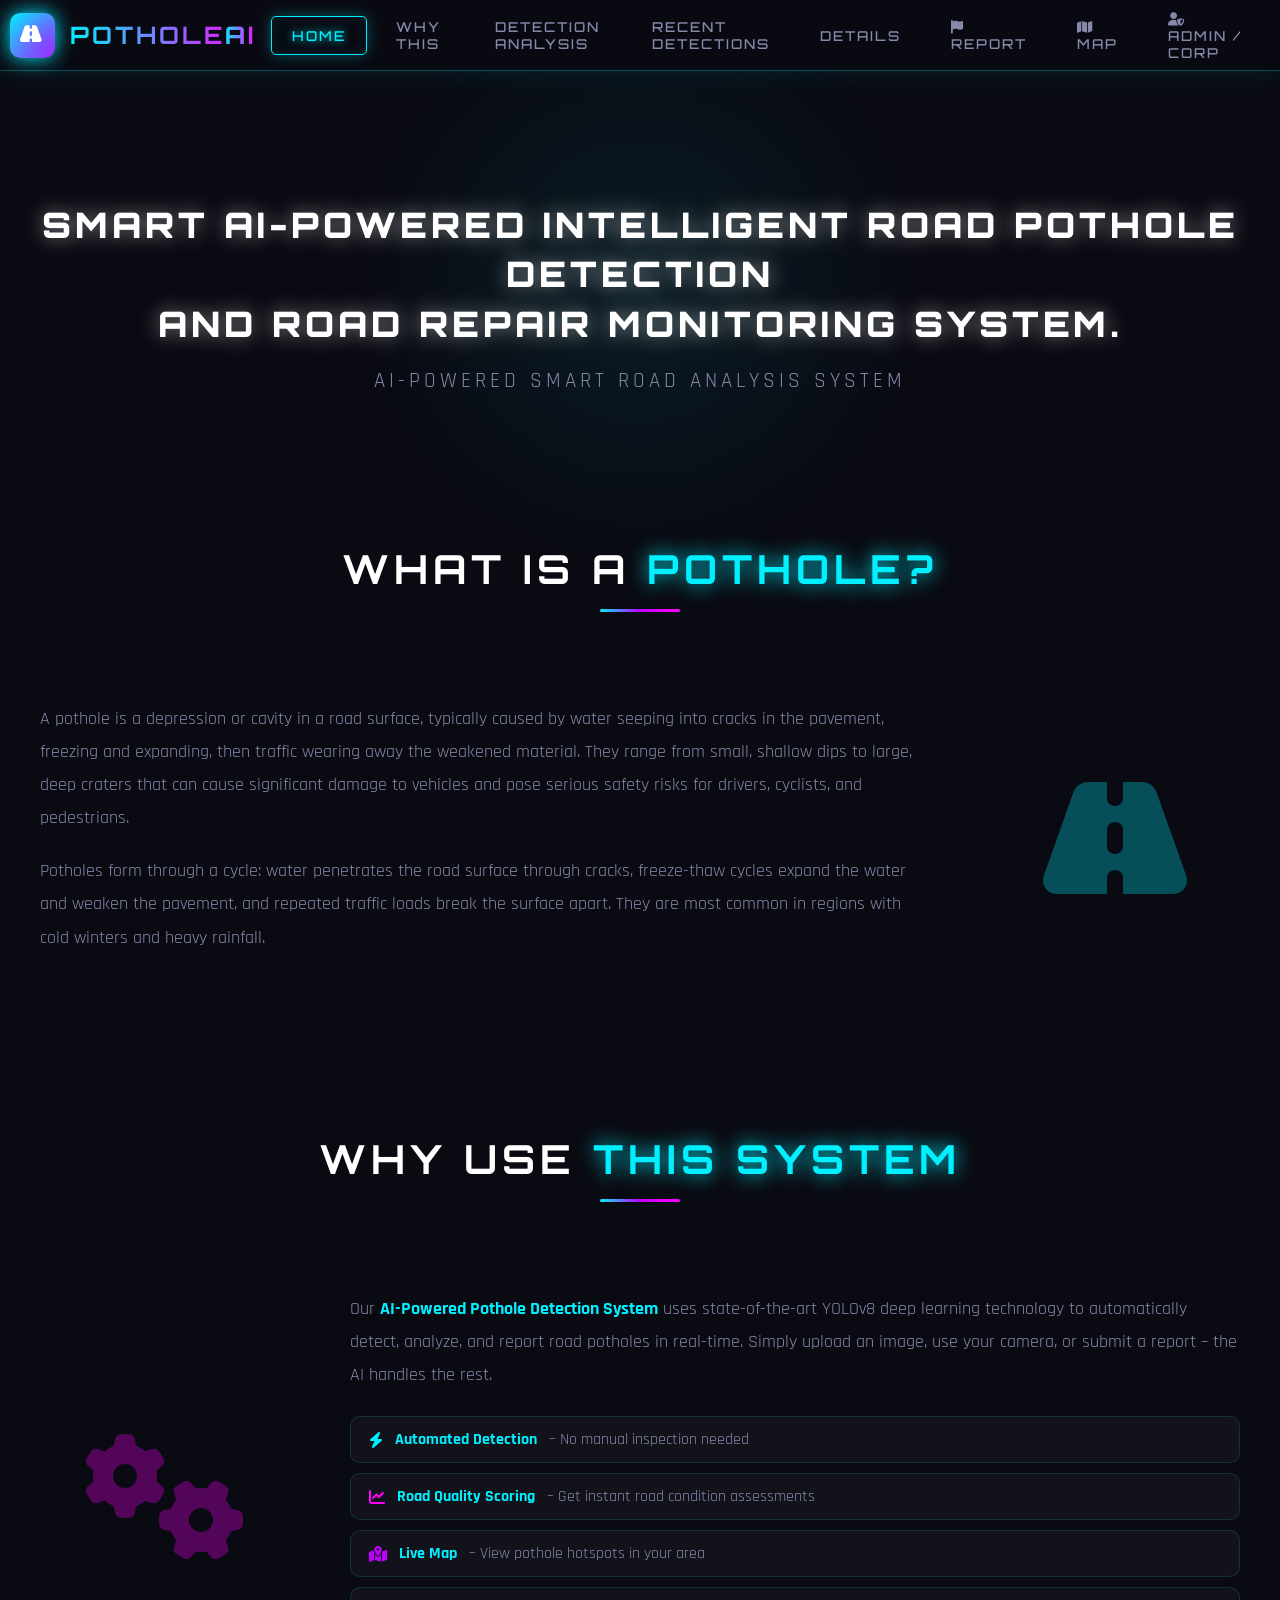
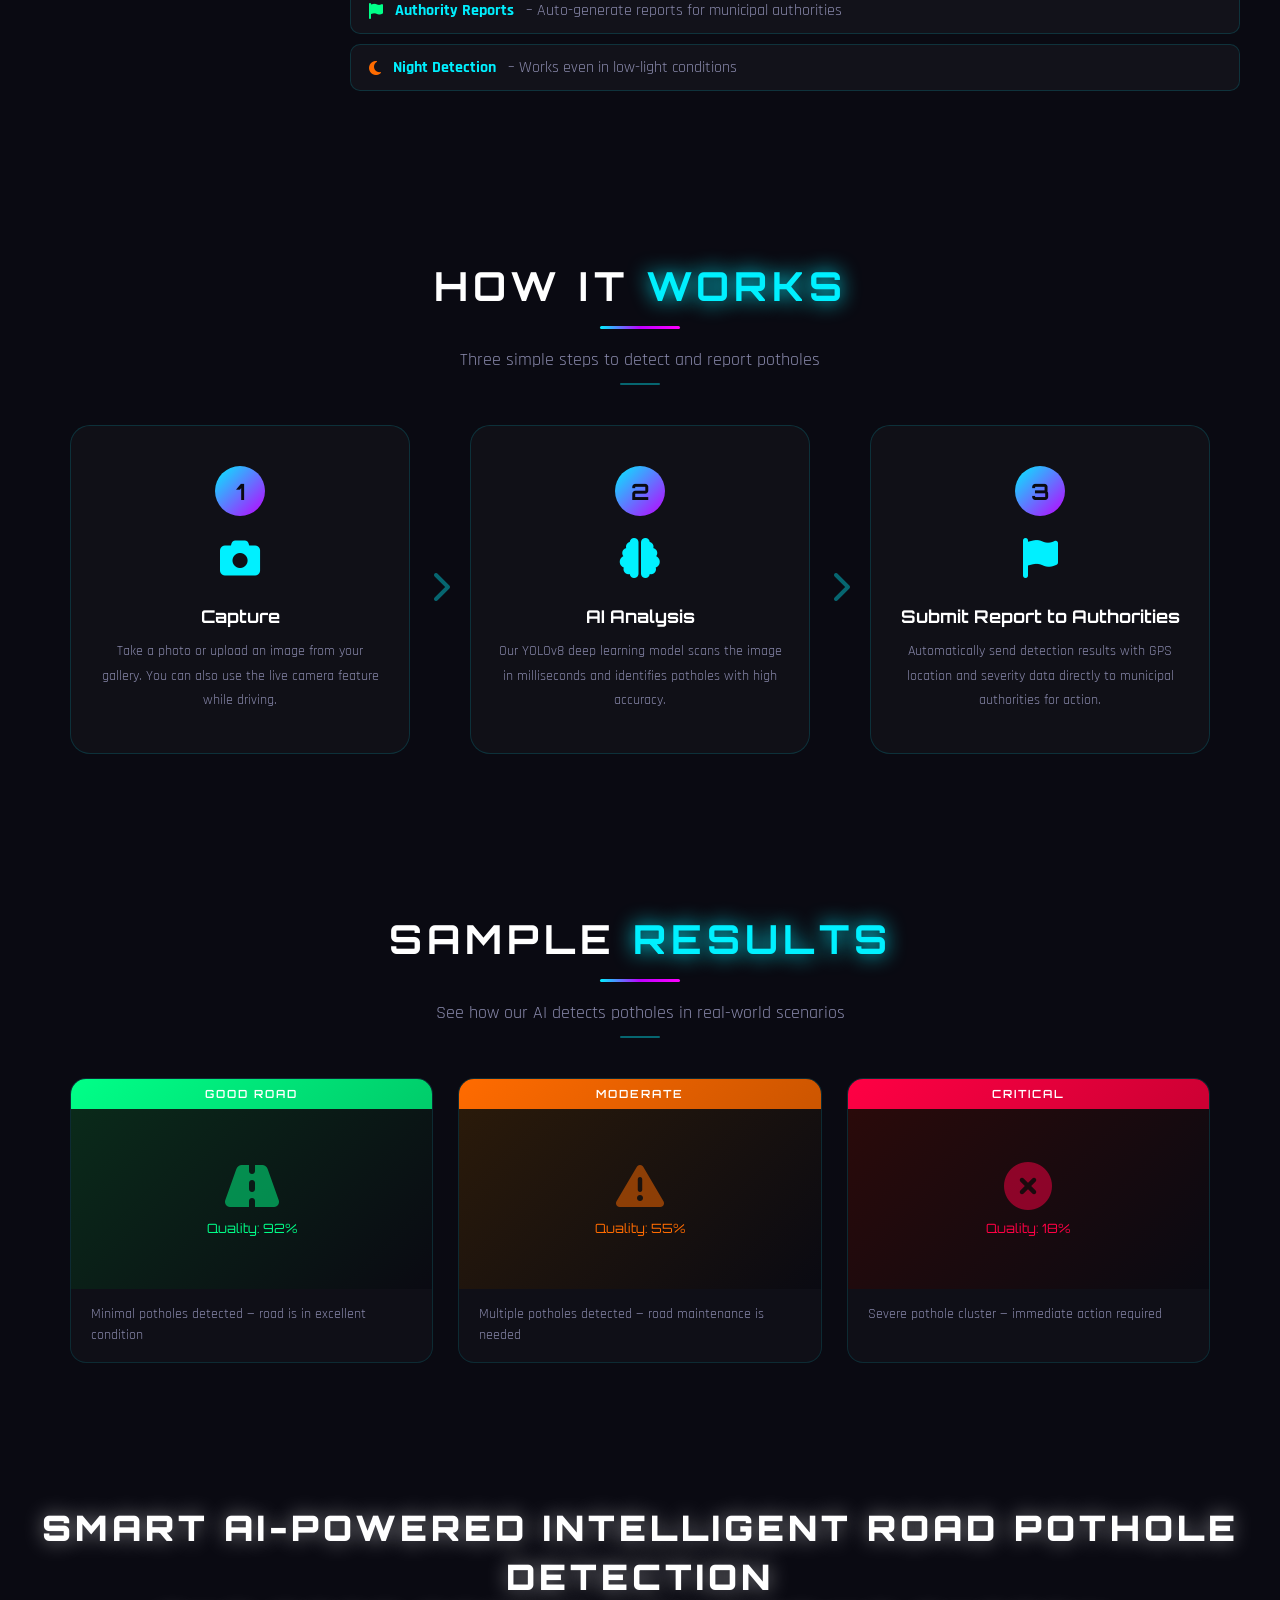
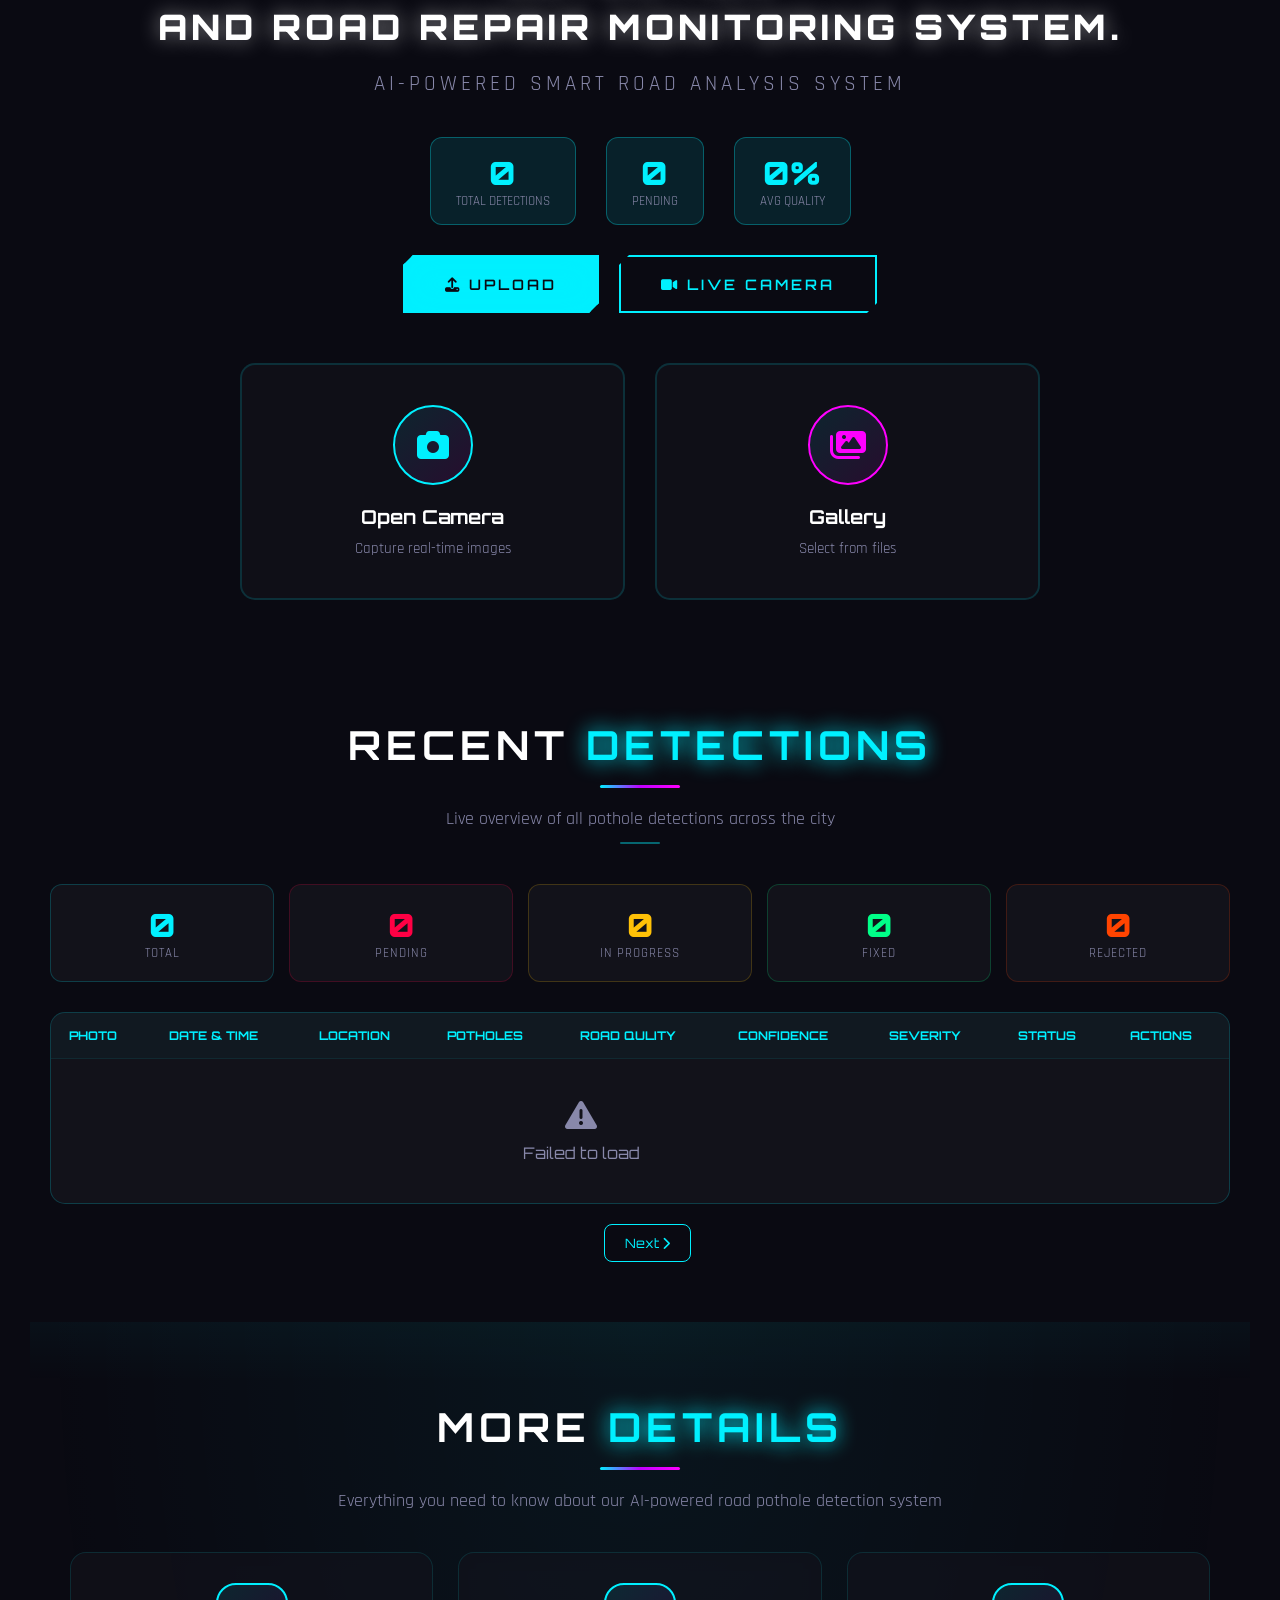
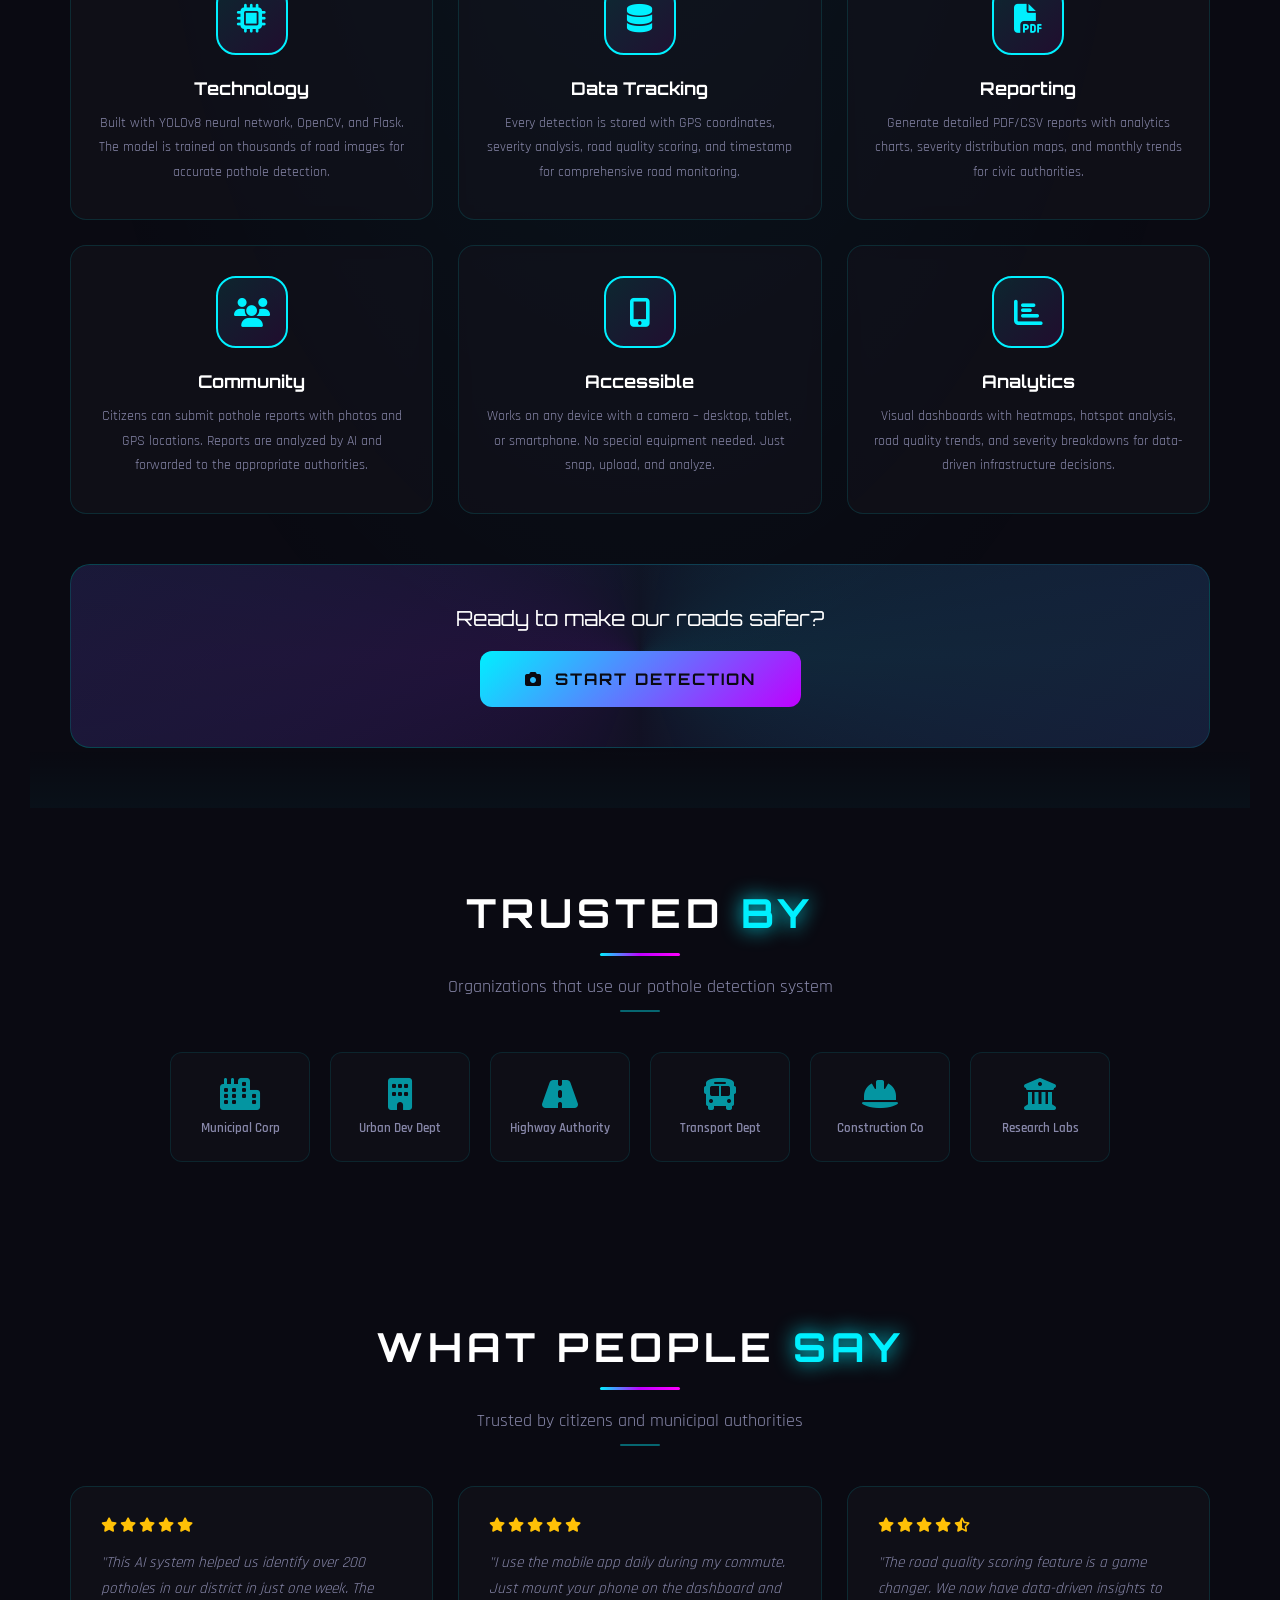
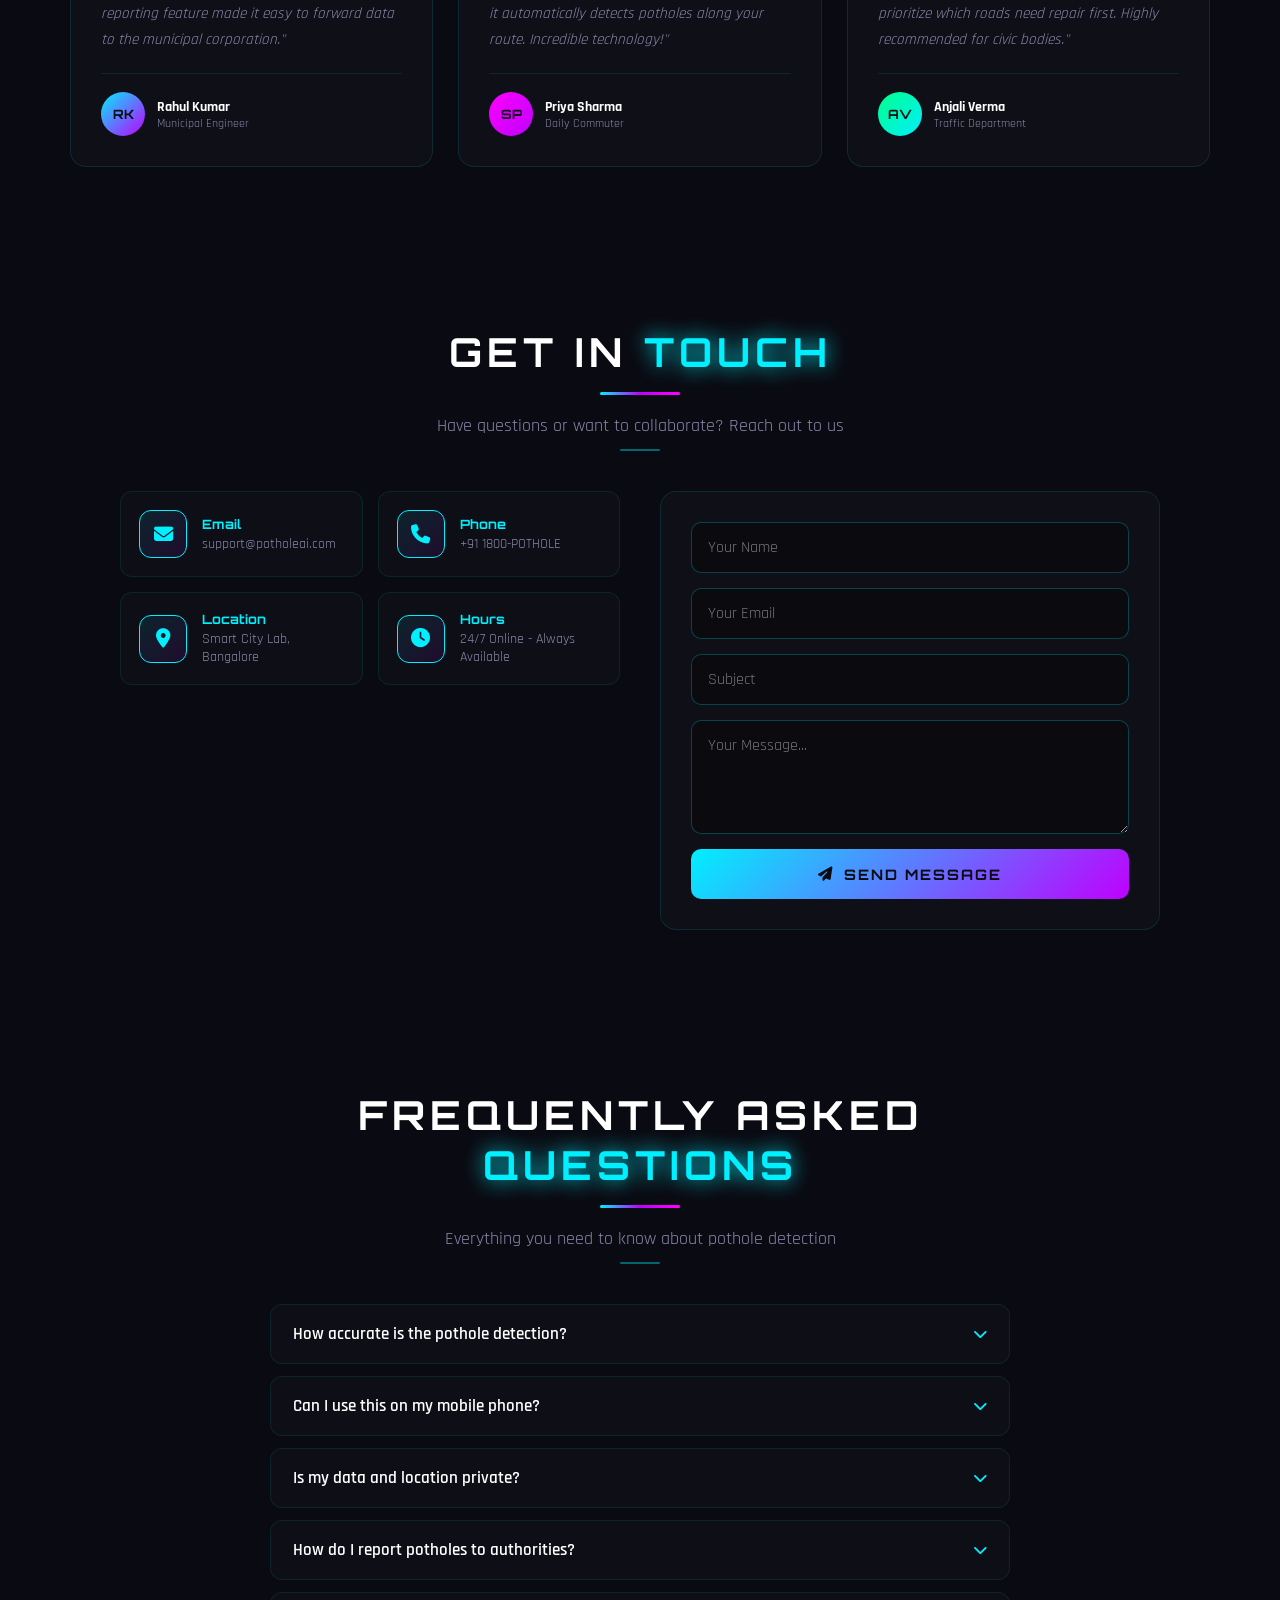
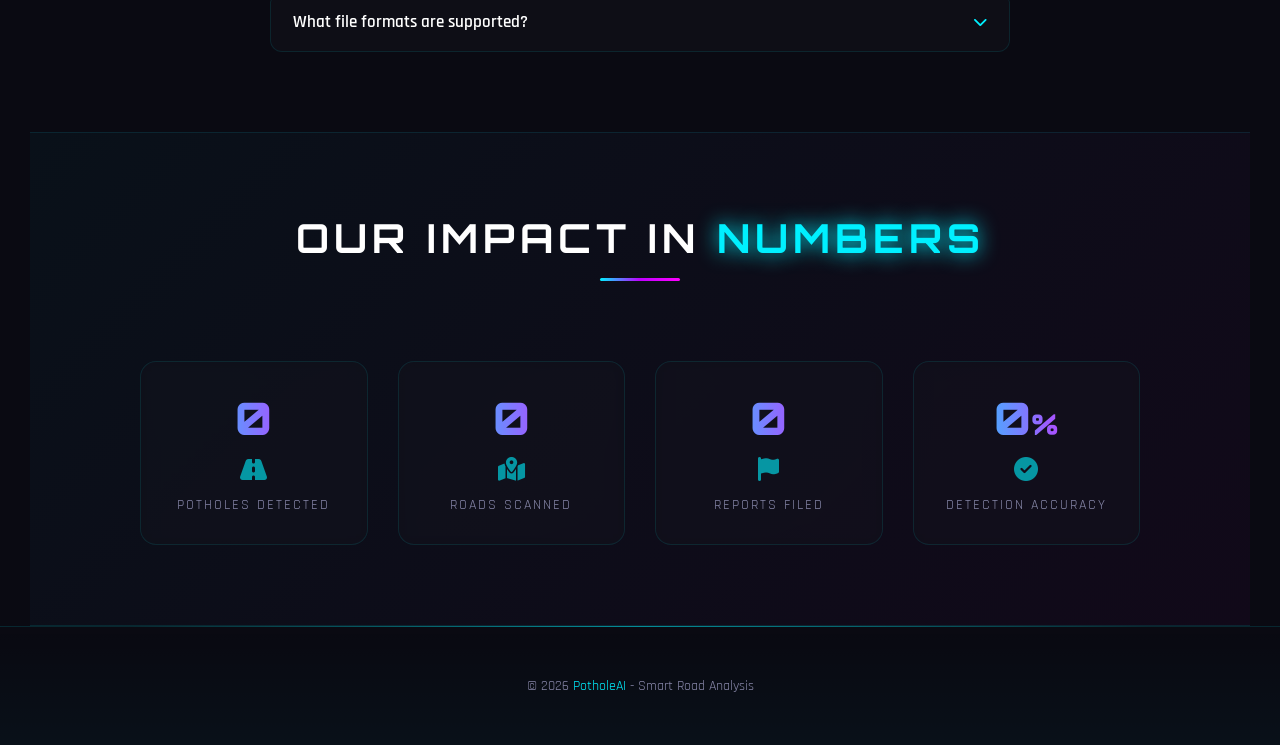
==== commit b7bec3c2: "Add files via upload" ====
--- a/templates/index.html
+++ b/templates/index.html
@@ -163,24 +163,21 @@
                 <div class="sample-card">
                     <div class="sample-badge" style="background: linear-gradient(135deg, var(--neon-green), #00cc6a);">Good Road</div>
                     <div class="sample-placeholder" style="background: linear-gradient(135deg, #0a2a1a, #0a0a12); padding: 0;">
-                        <img src="/static/sample-good.jpg" alt="Good Road" style="width:100%;height:100%;object-fit:cover;" onerror="this.style.display='none';this.nextElementSibling.style.display='flex'">
-                        <div style="display:none;flex-direction:column;align-items:center;justify-content:center;height:180px;"><i class="fas fa-road" style="font-size:3rem;color:var(--neon-green);opacity:0.5;"></i><span style="font-family:'Orbitron',sans-serif;font-size:0.8rem;color:var(--neon-green);margin-top:10px;">Quality: 92%</span></div>
+                        <div style="display:flex;flex-direction:column;align-items:center;justify-content:center;height:180px;"><i class="fas fa-road" style="font-size:3rem;color:var(--neon-green);opacity:0.5;"></i><span style="font-family:'Orbitron',sans-serif;font-size:0.8rem;color:var(--neon-green);margin-top:10px;">Quality: 92%</span></div>
                     </div>
                     <p>Minimal potholes detected — road is in excellent condition</p>
                 </div>
                 <div class="sample-card">
                     <div class="sample-badge" style="background: linear-gradient(135deg, var(--neon-orange), #cc5500);">Moderate</div>
                     <div class="sample-placeholder" style="background: linear-gradient(135deg, #2a1a0a, #0a0a12); padding: 0;">
-                        <img src="/static/sample-moderate.jpg" alt="Moderate" style="width:100%;height:100%;object-fit:cover;" onerror="this.style.display='none';this.nextElementSibling.style.display='flex'">
-                        <div style="display:none;flex-direction:column;align-items:center;justify-content:center;height:180px;"><i class="fas fa-exclamation-triangle" style="font-size:3rem;color:var(--neon-orange);opacity:0.5;"></i><span style="font-family:'Orbitron',sans-serif;font-size:0.8rem;color:var(--neon-orange);margin-top:10px;">Quality: 55%</span></div>
+                        <div style="display:flex;flex-direction:column;align-items:center;justify-content:center;height:180px;"><i class="fas fa-exclamation-triangle" style="font-size:3rem;color:var(--neon-orange);opacity:0.5;"></i><span style="font-family:'Orbitron',sans-serif;font-size:0.8rem;color:var(--neon-orange);margin-top:10px;">Quality: 55%</span></div>
                     </div>
                     <p>Multiple potholes detected — road maintenance is needed</p>
                 </div>
                 <div class="sample-card">
                     <div class="sample-badge" style="background: linear-gradient(135deg, var(--neon-red), #cc0033);">Critical</div>
                     <div class="sample-placeholder" style="background: linear-gradient(135deg, #2a0a0a, #0a0a12); padding: 0;">
-                        <img src="/static/sample-critical.jpg" alt="Critical" style="width:100%;height:100%;object-fit:cover;" onerror="this.style.display='none';this.nextElementSibling.style.display='flex'">
-                        <div style="display:none;flex-direction:column;align-items:center;justify-content:center;height:180px;"><i class="fas fa-times-circle" style="font-size:3rem;color:var(--neon-red);opacity:0.5;"></i><span style="font-family:'Orbitron',sans-serif;font-size:0.8rem;color:var(--neon-red);margin-top:10px;">Quality: 18%</span></div>
+                        <div style="display:flex;flex-direction:column;align-items:center;justify-content:center;height:180px;"><i class="fas fa-times-circle" style="font-size:3rem;color:var(--neon-red);opacity:0.5;"></i><span style="font-family:'Orbitron',sans-serif;font-size:0.8rem;color:var(--neon-red);margin-top:10px;">Quality: 18%</span></div>
                     </div>
                     <p>Severe pothole cluster — immediate action required</p>
                 </div>
